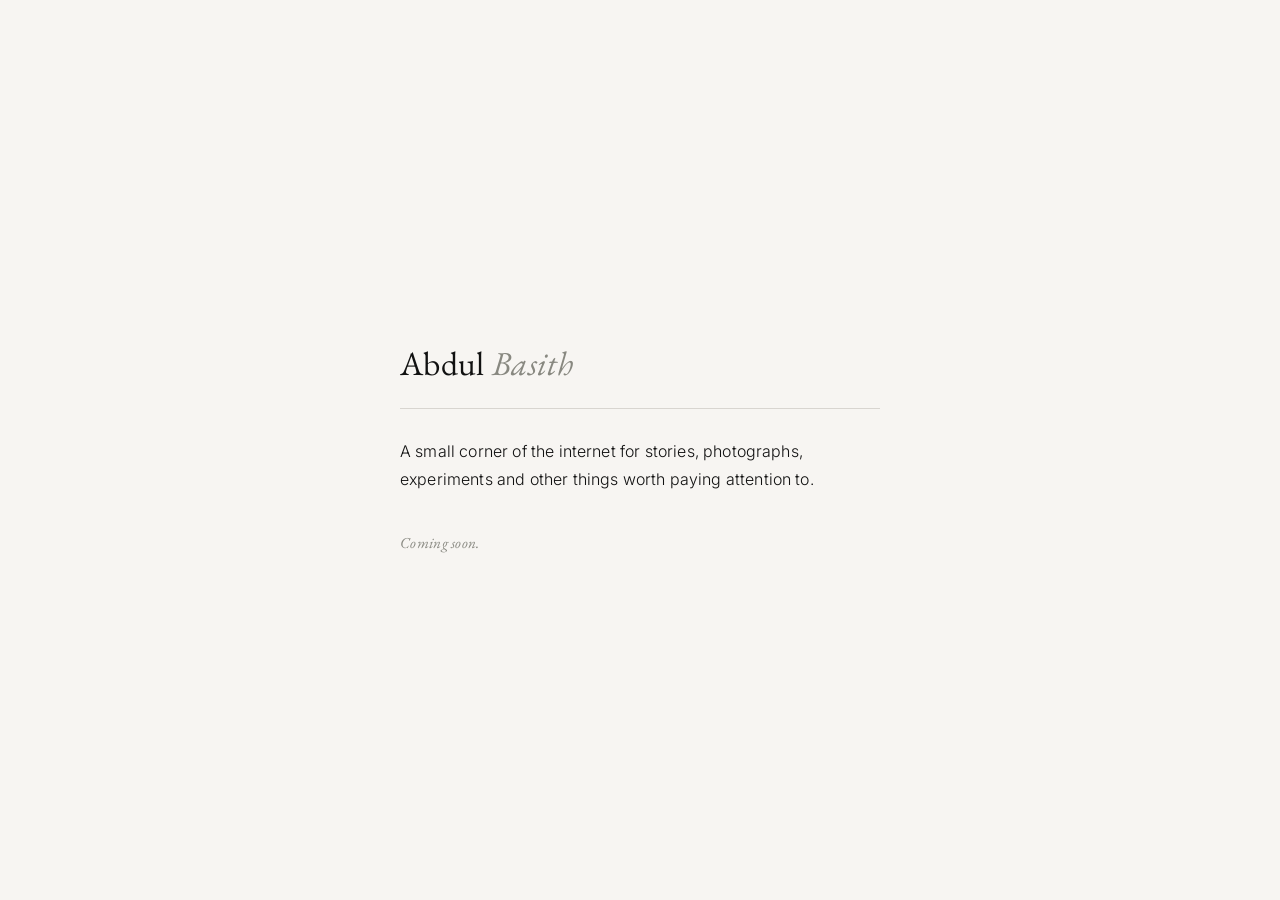
==== index.html @ 4ceeaed5 "Add files via upload" ====
<!DOCTYPE html>
<html lang="en">
<head>
  <meta charset="UTF-8" />
  <meta name="viewport" content="width=device-width, initial-scale=1.0" />
  <title>Abdul Basith</title>
  <link rel="preconnect" href="https://fonts.googleapis.com" />
  <link rel="preconnect" href="https://fonts.gstatic.com" crossorigin />
  <link href="https://fonts.googleapis.com/css2?family=EB+Garamond:ital,wght@0,400;0,500;1,400&family=Inter:wght@300;400&display=swap" rel="stylesheet" />

  <style>
    *, *::before, *::after {
      box-sizing: border-box;
      margin: 0;
      padding: 0;
    }

    :root {
      --bg: #F7F5F2;
      --ink: #111111;
      --ink-muted: #888880;
      --rule: #D8D5D0;
    }

    html, body {
      height: 100%;
    }

    body {
      background-color: var(--bg);
      color: var(--ink);
      font-family: 'Inter', sans-serif;
      font-weight: 300;
      display: flex;
      align-items: center;
      justify-content: center;
      min-height: 100dvh;
      padding: 2rem 1.5rem;
      -webkit-font-smoothing: antialiased;
    }

    @media (prefers-reduced-motion: no-preference) {
      .stage {
        opacity: 0;
        transform: translateY(12px);
        animation: arrive 1.4s cubic-bezier(0.22, 1, 0.36, 1) forwards;
      }

      .name {
        opacity: 0;
        animation: arrive 1s cubic-bezier(0.22, 1, 0.36, 1) 0.15s forwards;
      }

      .rule {
        opacity: 0;
        transform: scaleX(0);
        transform-origin: left;
        animation: rule-in 0.9s cubic-bezier(0.22, 1, 0.36, 1) 0.35s forwards;
      }

      .body-text {
        opacity: 0;
        animation: arrive 1s cubic-bezier(0.22, 1, 0.36, 1) 0.55s forwards;
      }

      .footer-line {
        opacity: 0;
        animation: arrive 1s cubic-bezier(0.22, 1, 0.36, 1) 0.75s forwards;
      }
    }

    @keyframes arrive {
      to {
        opacity: 1;
        transform: translateY(0);
      }
    }

    @keyframes rule-in {
      to {
        opacity: 1;
        transform: scaleX(1);
      }
    }

    .stage {
      width: 100%;
      max-width: 480px;
    }

    .name {
      font-family: 'EB Garamond', Georgia, serif;
      font-size: clamp(1.6rem, 5vw, 2.1rem);
      font-weight: 400;
      letter-spacing: 0.01em;
      line-height: 1;
    }

    .name em {
      font-style: italic;
      color: var(--ink-muted);
    }

    .rule {
      display: block;
      width: 100%;
      height: 1px;
      background: var(--rule);
      margin: 1.75rem 0;
    }

    .body-text {
      font-size: clamp(0.875rem, 2.8vw, 1rem);
      line-height: 1.75;
      color: var(--ink);
      letter-spacing: 0.01em;
    }

    .footer-line {
      margin-top: 2.5rem;
      font-family: 'EB Garamond', Georgia, serif;
      font-style: italic;
      font-size: clamp(0.85rem, 2.6vw, 0.95rem);
      color: var(--ink-muted);
      letter-spacing: 0.02em;
    }
  </style>
</head>
<body>
  <main class="stage" role="main">
    <h1 class="name">Abdul <em>Basith</em></h1>
    <span class="rule" role="separator" aria-hidden="true"></span>
    <p class="body-text">A small corner of the internet for stories, photographs, experiments and other things worth paying attention to.</p>
    <p class="footer-line">Coming soon.</p>
  </main>
</body>
</html>
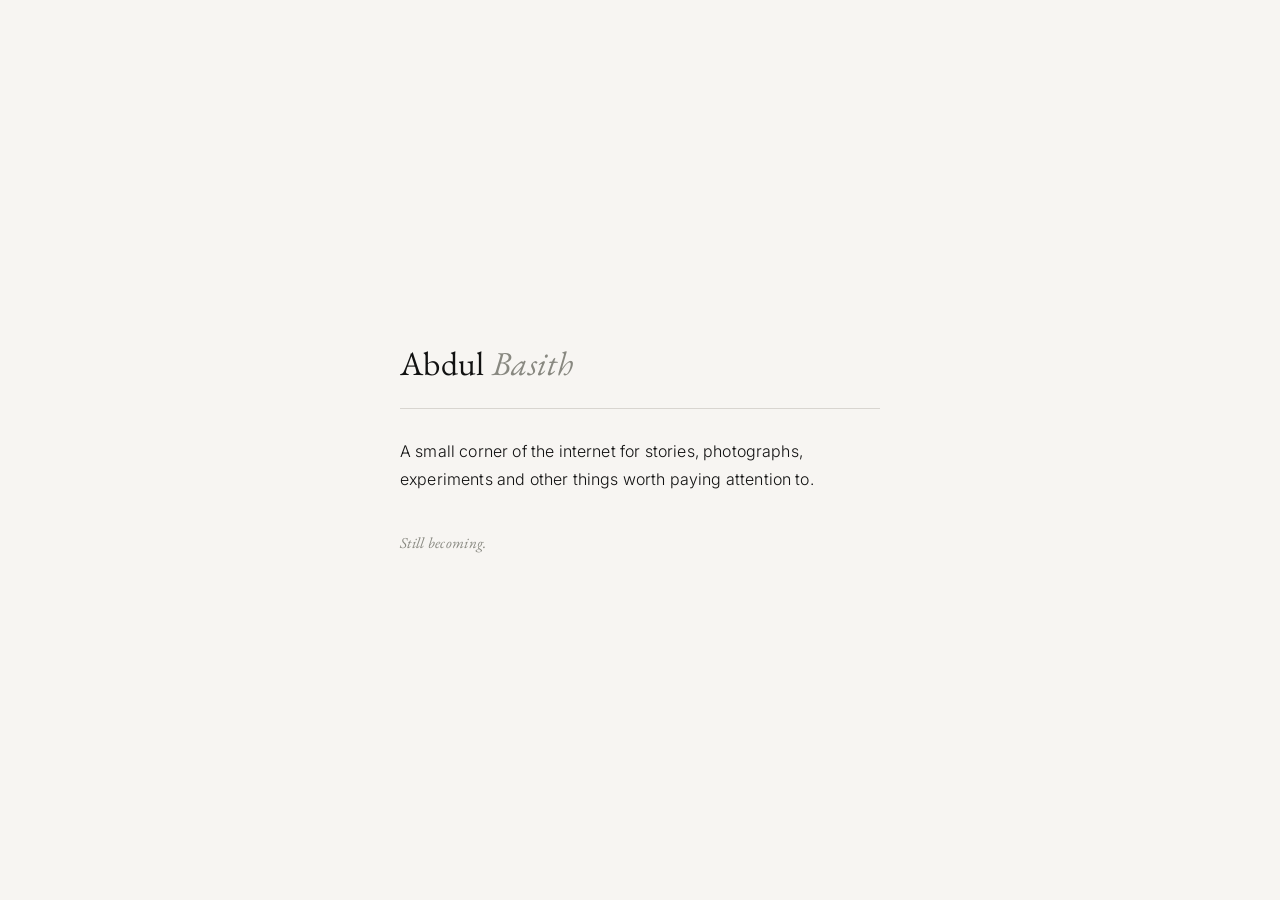
==== commit 99aff1e9: "Update index.html" ====
--- a/index.html
+++ b/index.html
@@ -131,7 +131,7 @@
     <h1 class="name">Abdul <em>Basith</em></h1>
     <span class="rule" role="separator" aria-hidden="true"></span>
     <p class="body-text">A small corner of the internet for stories, photographs, experiments and other things worth paying attention to.</p>
-    <p class="footer-line">Coming soon.</p>
+    <p class="footer-line">Still becoming.</p>
   </main>
 </body>
 </html>
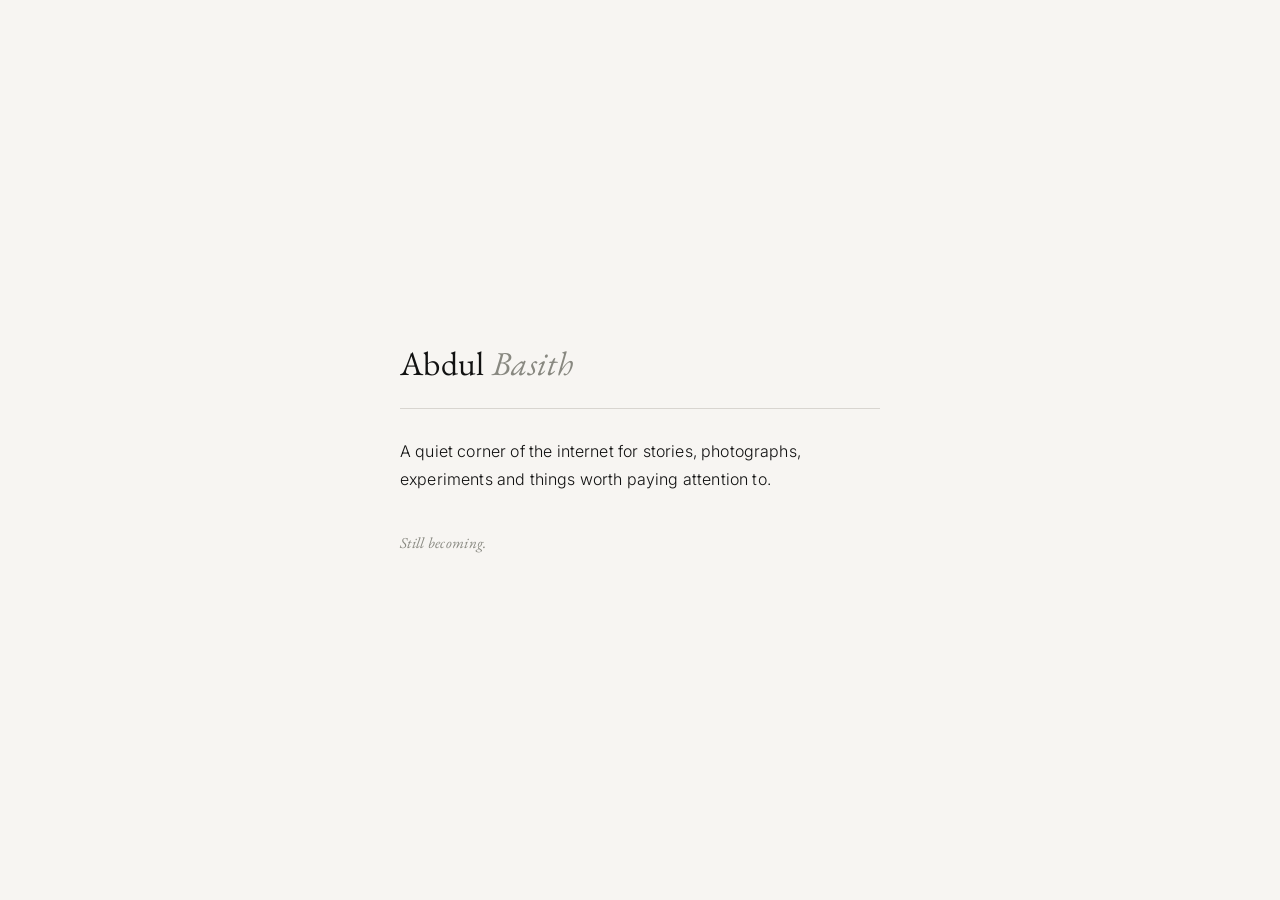
==== commit bfee45e3: "Update index.html" ====
--- a/index.html
+++ b/index.html
@@ -130,7 +130,7 @@
   <main class="stage" role="main">
     <h1 class="name">Abdul <em>Basith</em></h1>
     <span class="rule" role="separator" aria-hidden="true"></span>
-    <p class="body-text">A small corner of the internet for stories, photographs, experiments and other things worth paying attention to.</p>
+    <p class="body-text">A quiet corner of the internet for stories, photographs, experiments and things worth paying attention to.</p>
     <p class="footer-line">Still becoming.</p>
   </main>
 </body>
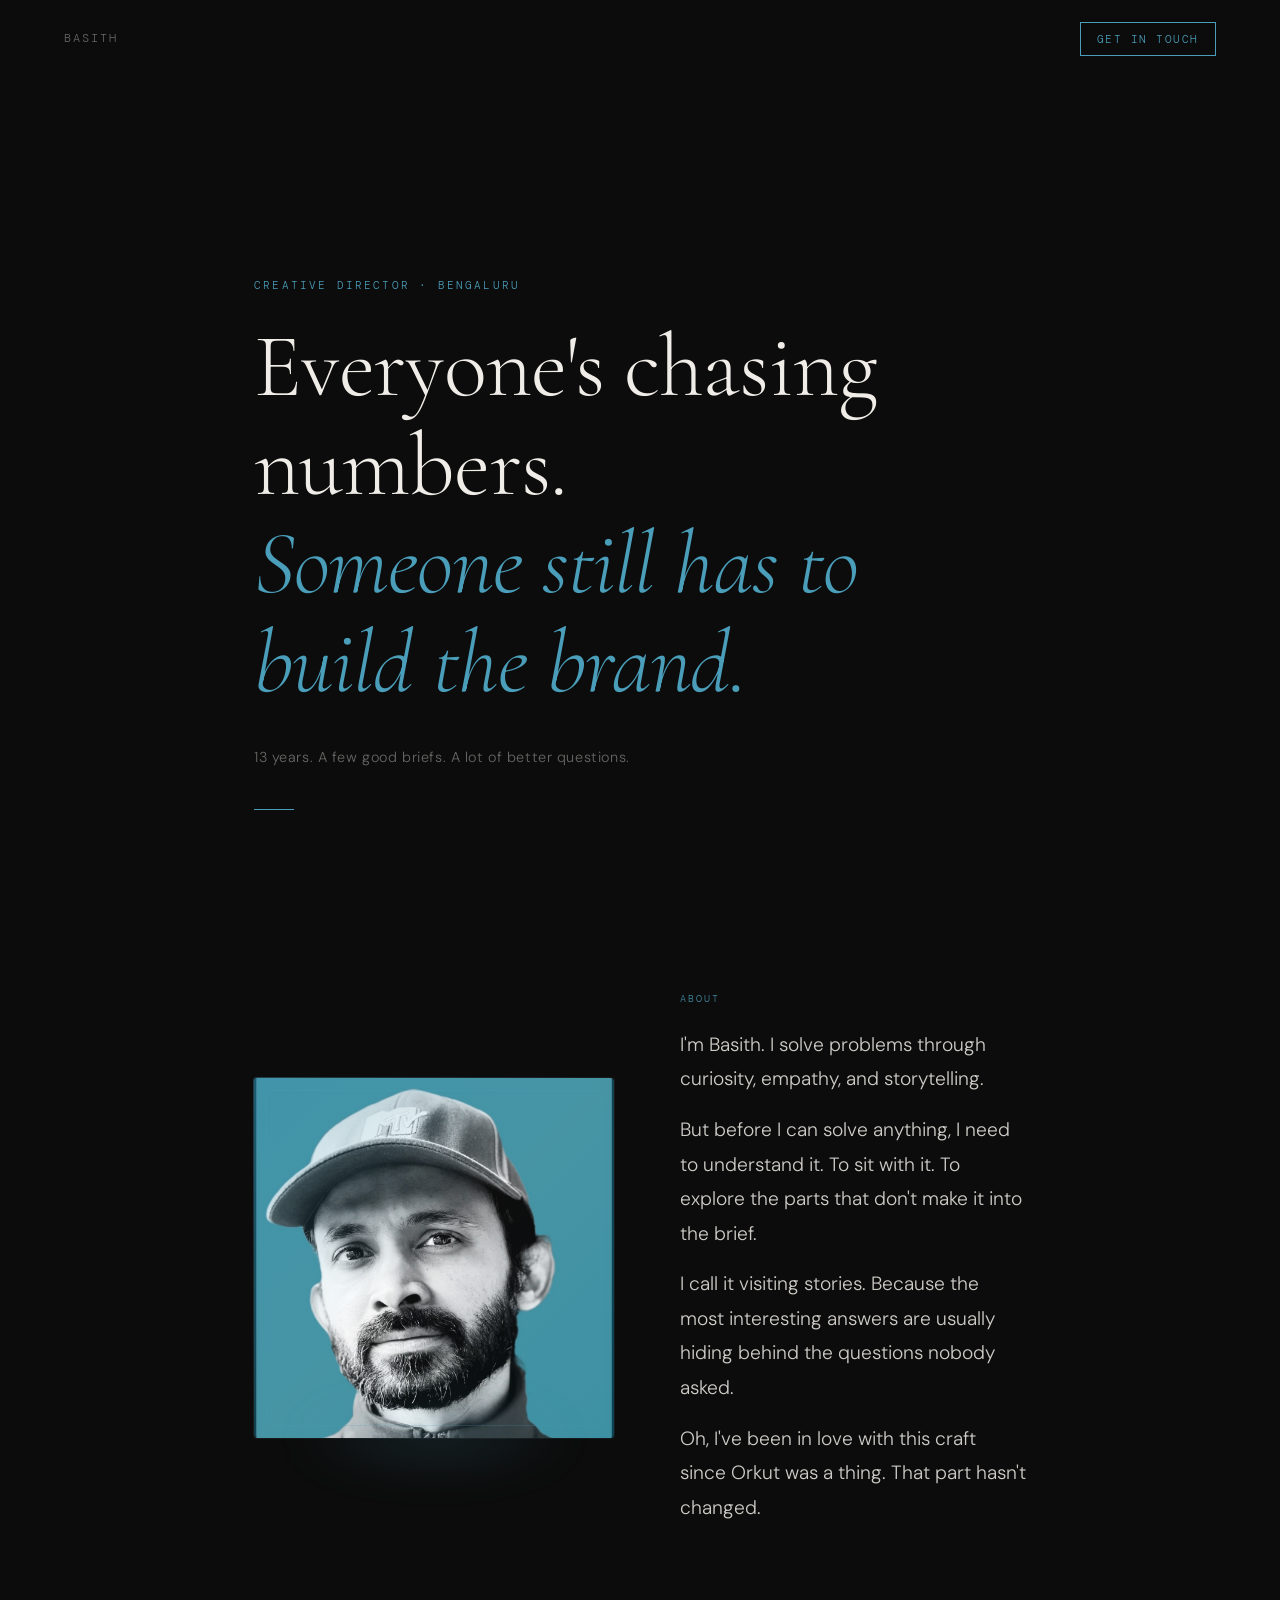
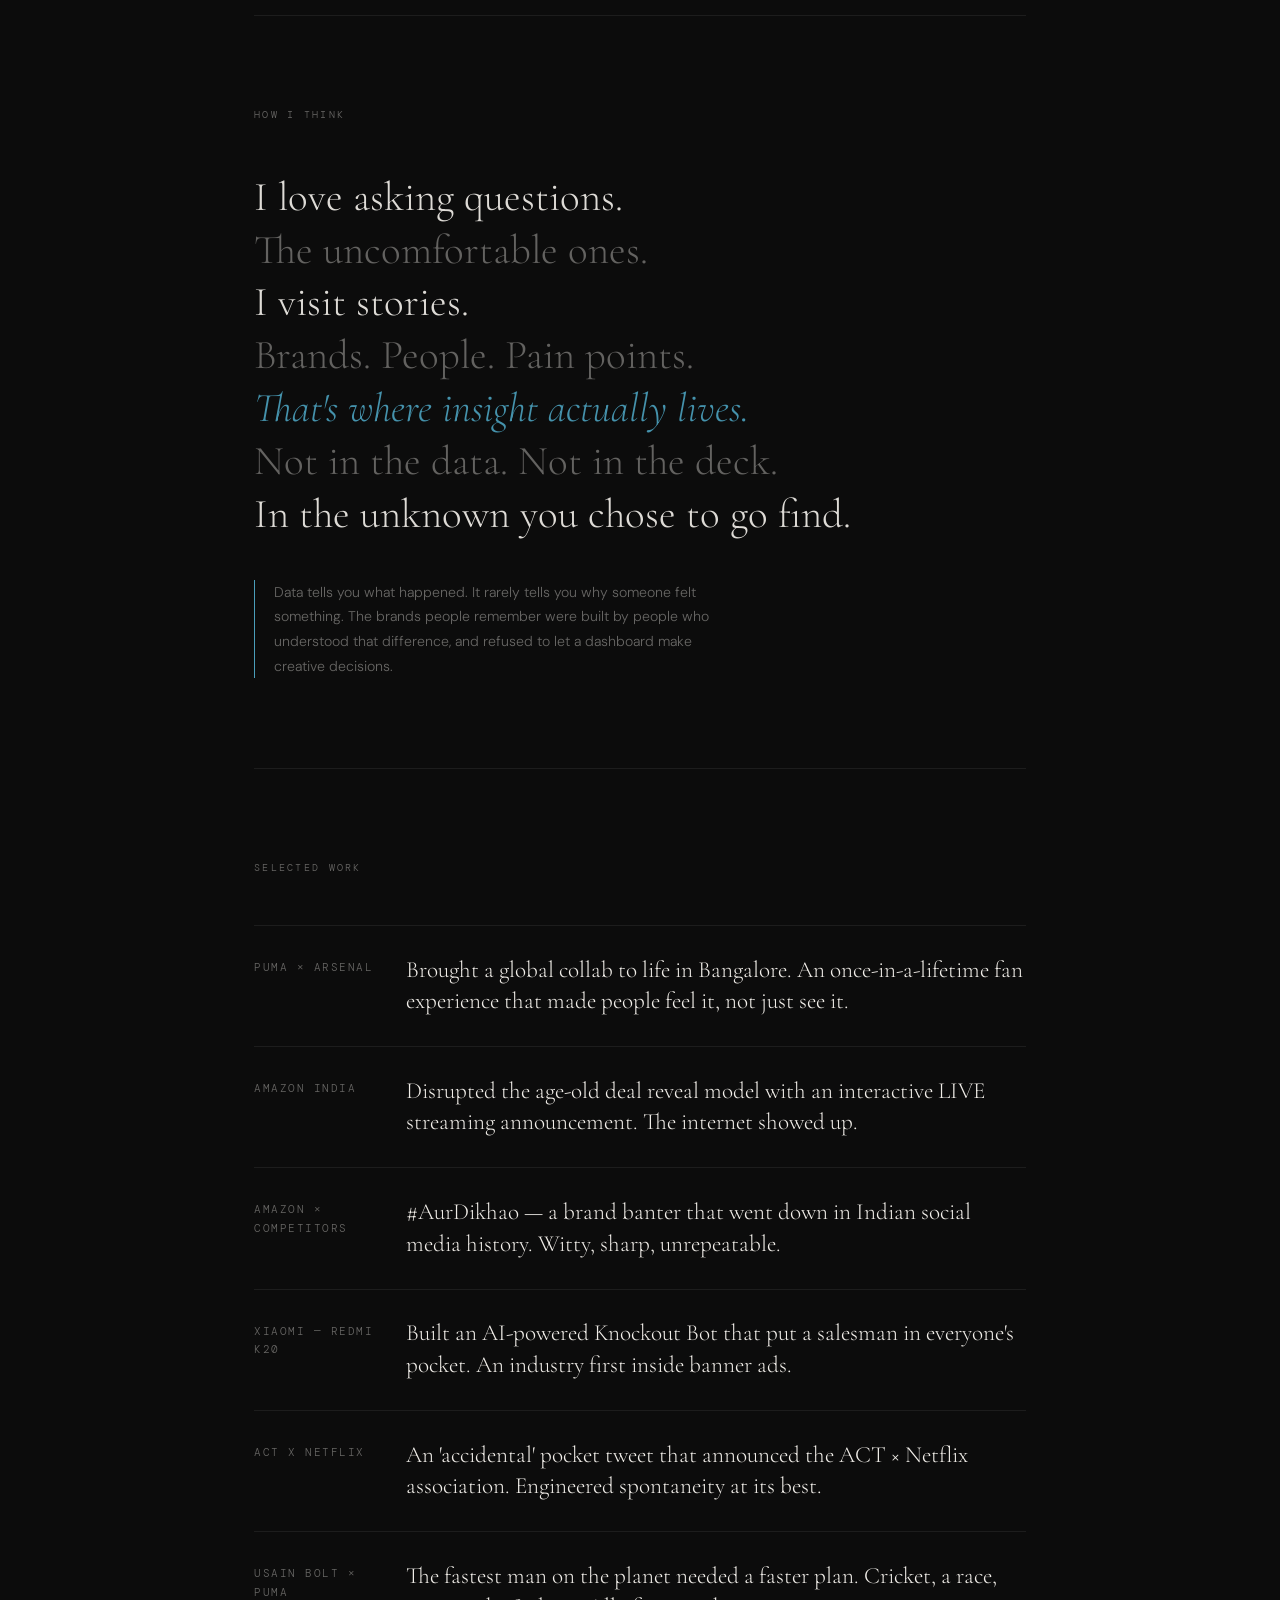
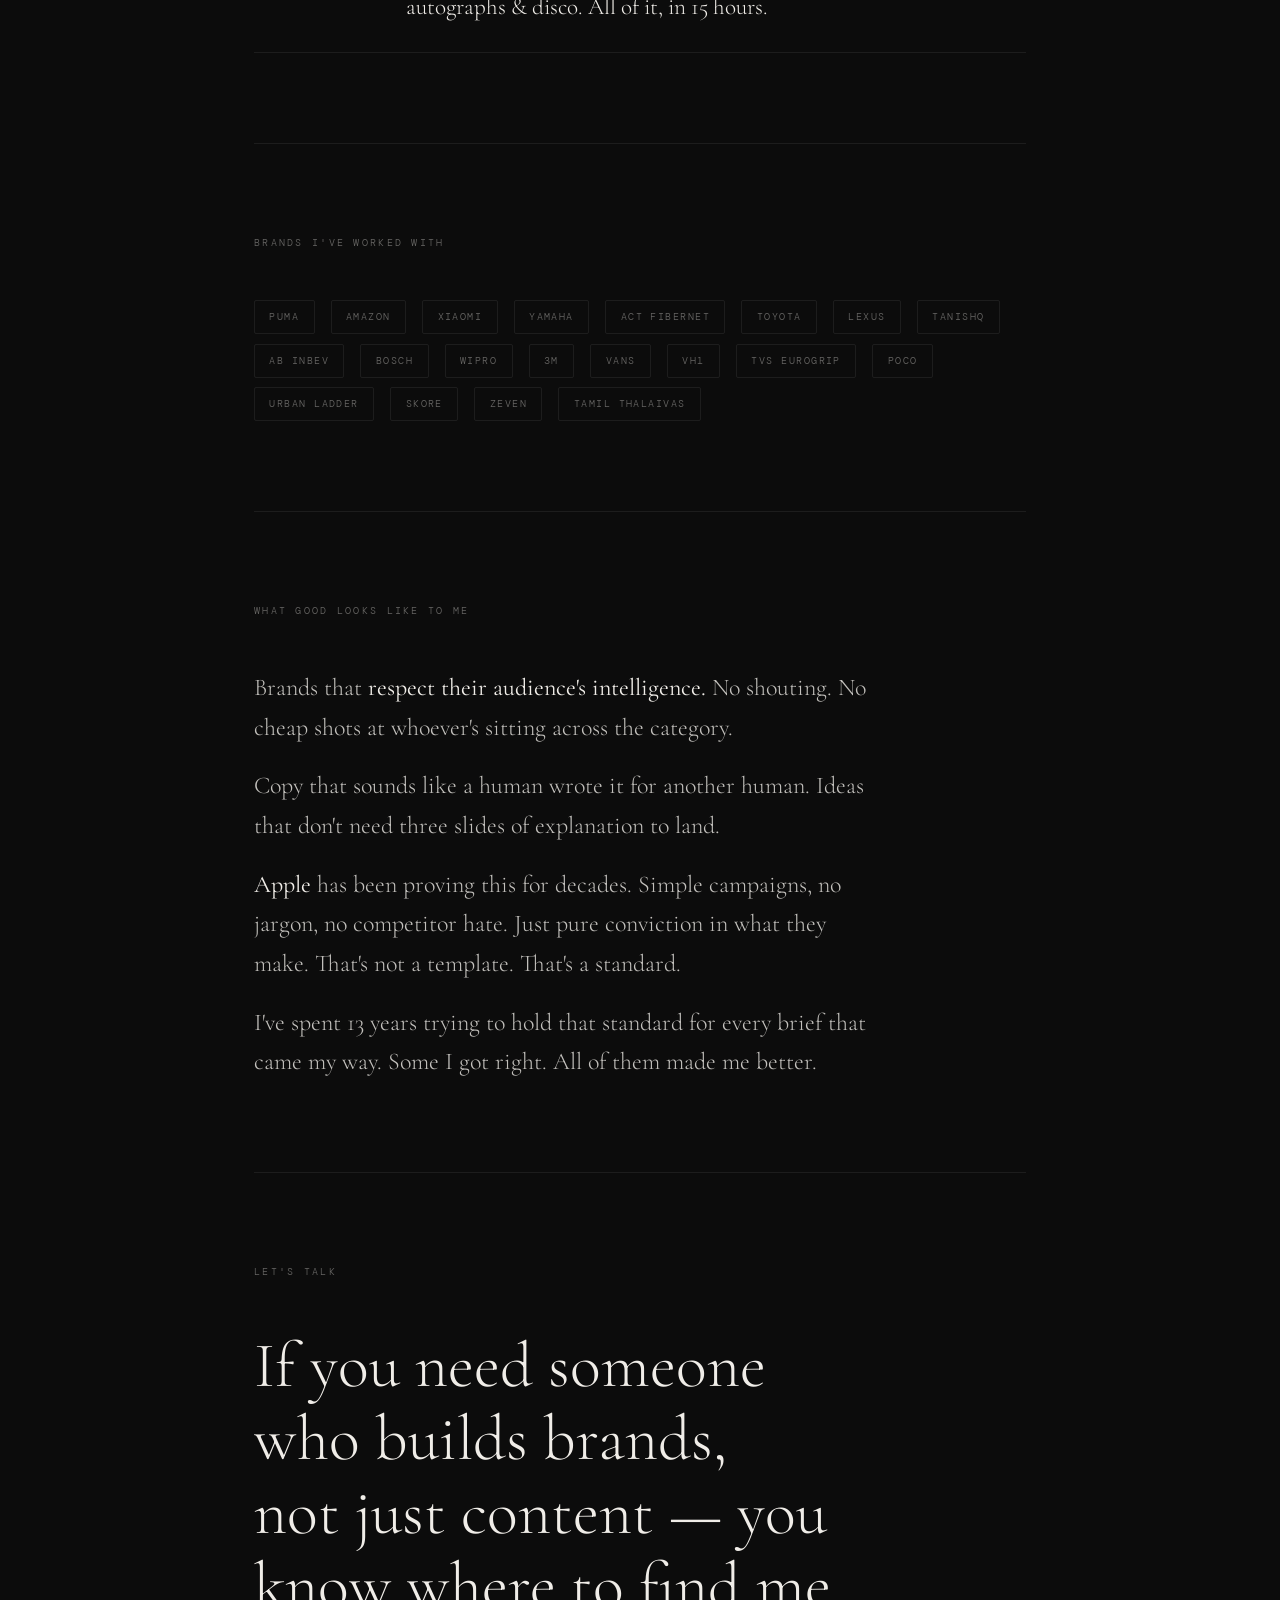
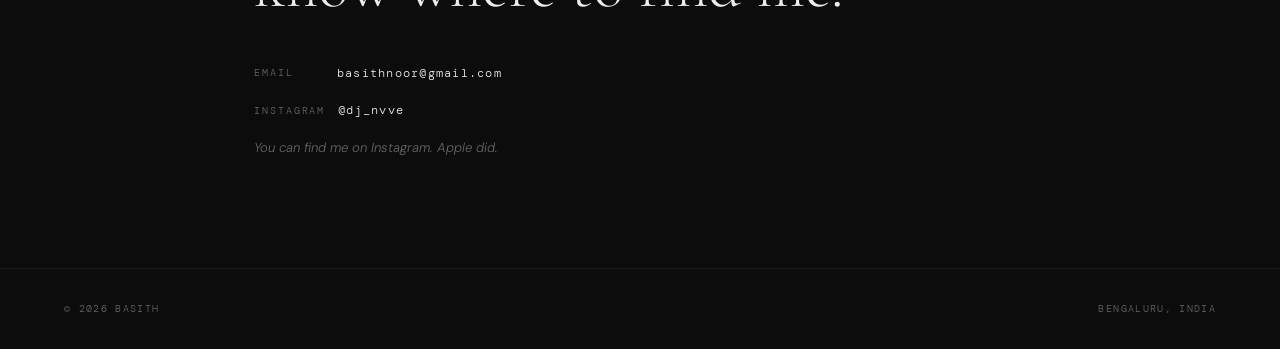
==== commit 7a6225f2: "Add files via upload" ====
--- a/index.html
+++ b/index.html
@@ -3,135 +3,644 @@
 <head>
   <meta charset="UTF-8" />
   <meta name="viewport" content="width=device-width, initial-scale=1.0" />
-  <title>Abdul Basith</title>
+  <title>Basith — Creative Director</title>
   <link rel="preconnect" href="https://fonts.googleapis.com" />
   <link rel="preconnect" href="https://fonts.gstatic.com" crossorigin />
-  <link href="https://fonts.googleapis.com/css2?family=EB+Garamond:ital,wght@0,400;0,500;1,400&family=Inter:wght@300;400&display=swap" rel="stylesheet" />
-
+  <link href="https://fonts.googleapis.com/css2?family=Cormorant+Garamond:ital,wght@0,300;0,400;1,300&family=DM+Sans:wght@300;400;500&family=DM+Mono:wght@300&display=swap" rel="stylesheet" />
   <style>
-    *, *::before, *::after {
-      box-sizing: border-box;
-      margin: 0;
-      padding: 0;
-    }
-
+    /* ─── TOKENS ──────────────────────────────────────────────── */
     :root {
-      --bg: #F7F5F2;
-      --ink: #111111;
-      --ink-muted: #888880;
-      --rule: #D8D5D0;
-    }
-
-    html, body {
-      height: 100%;
-    }
-
+      --bg:        #0c0c0c;
+      --surface:   #141414;
+      --rule:      rgba(255,255,255,0.07);
+      --white:     #f0ede8;
+      --muted:     rgba(240,237,232,0.4);
+      --accent:    #4a9eba;   /* pulled from the teal in your photo */
+      --accent-dim:rgba(74,158,186,0.15);
+
+      --display:   'Cormorant Garamond', Georgia, serif;
+      --body:      'DM Sans', system-ui, sans-serif;
+      --mono:      'DM Mono', monospace;
+
+      --max:       900px;
+      --gutter:    clamp(1.5rem, 5vw, 4rem);
+    }
+
+    /* ─── RESET ───────────────────────────────────────────────── */
+    *, *::before, *::after { box-sizing: border-box; margin: 0; padding: 0; }
+    html { scroll-behavior: smooth; }
     body {
-      background-color: var(--bg);
-      color: var(--ink);
-      font-family: 'Inter', sans-serif;
+      background: var(--bg);
+      color: var(--white);
+      font-family: var(--body);
       font-weight: 300;
+      font-size: clamp(15px, 1.1vw, 17px);
+      line-height: 1.7;
+      -webkit-font-smoothing: antialiased;
+    }
+    a { color: inherit; text-decoration: none; }
+    img { display: block; max-width: 100%; }
+
+    /* ─── LAYOUT SHELL ────────────────────────────────────────── */
+    .wrap {
+      max-width: var(--max);
+      margin: 0 auto;
+      padding: 0 var(--gutter);
+    }
+
+    /* ─── NAV ─────────────────────────────────────────────────── */
+    nav {
+      position: fixed;
+      top: 0; left: 0; right: 0;
+      z-index: 100;
+      padding: 1.4rem var(--gutter);
       display: flex;
+      justify-content: space-between;
       align-items: center;
-      justify-content: center;
-      min-height: 100dvh;
-      padding: 2rem 1.5rem;
-      -webkit-font-smoothing: antialiased;
-    }
-
-    @media (prefers-reduced-motion: no-preference) {
-      .stage {
-        opacity: 0;
-        transform: translateY(12px);
-        animation: arrive 1.4s cubic-bezier(0.22, 1, 0.36, 1) forwards;
+      background: linear-gradient(to bottom, rgba(12,12,12,0.95), transparent);
+    }
+    .nav-name {
+      font-family: var(--mono);
+      font-size: 0.72rem;
+      letter-spacing: 0.18em;
+      text-transform: uppercase;
+      color: var(--muted);
+    }
+    .nav-cta {
+      font-family: var(--mono);
+      font-size: 0.68rem;
+      letter-spacing: 0.14em;
+      text-transform: uppercase;
+      color: var(--accent);
+      border: 1px solid var(--accent);
+      padding: 0.4rem 1rem;
+      transition: background 0.25s, color 0.25s;
+    }
+    .nav-cta:hover {
+      background: var(--accent);
+      color: var(--bg);
+    }
+
+    /* ─── HERO ────────────────────────────────────────────────── */
+    #hero {
+      min-height: 100svh;
+      display: flex;
+      flex-direction: column;
+      justify-content: flex-end;
+      padding-bottom: clamp(4rem, 10vh, 8rem);
+      padding-top: 6rem;
+      position: relative;
+      overflow: hidden;
+    }
+    .hero-eyebrow {
+      font-family: var(--mono);
+      font-size: 0.68rem;
+      letter-spacing: 0.2em;
+      text-transform: uppercase;
+      color: var(--accent);
+      margin-bottom: 1.5rem;
+      opacity: 0;
+      animation: fadeUp 0.8s 0.2s forwards;
+    }
+    .hero-headline {
+      font-family: var(--display);
+      font-size: clamp(2.8rem, 7vw, 6rem);
+      font-weight: 300;
+      line-height: 1.1;
+      letter-spacing: -0.01em;
+      max-width: 780px;
+      opacity: 0;
+      animation: fadeUp 0.9s 0.4s forwards;
+    }
+    .hero-headline em {
+      font-style: italic;
+      color: var(--accent);
+    }
+    .hero-sub {
+      margin-top: 2rem;
+      font-size: 0.9rem;
+      color: var(--muted);
+      letter-spacing: 0.04em;
+      opacity: 0;
+      animation: fadeUp 0.8s 0.7s forwards;
+    }
+    .hero-rule {
+      width: 40px;
+      height: 1px;
+      background: var(--accent);
+      margin-top: 2.5rem;
+      opacity: 0;
+      animation: fadeUp 0.8s 0.9s forwards;
+    }
+
+    /* ─── PHOTO + GLASS ───────────────────────────────────────── */
+    #photo-section {
+      padding: clamp(4rem, 10vh, 7rem) 0;
+    }
+    .photo-grid {
+      display: grid;
+      grid-template-columns: 1fr 1fr;
+      gap: 3rem;
+      align-items: center;
+    }
+    .glass-frame {
+      position: relative;
+      width: 100%;
+      max-width: 360px;
+    }
+    .glass-frame::before {
+      content: '';
+      position: absolute;
+      inset: -1px;
+      border-radius: 4px;
+      background: linear-gradient(135deg,
+        rgba(74,158,186,0.35) 0%,
+        rgba(255,255,255,0.05) 50%,
+        rgba(74,158,186,0.1) 100%);
+      z-index: 1;
+      pointer-events: none;
+    }
+    .glass-frame::after {
+      content: '';
+      position: absolute;
+      inset: 12px;
+      border-radius: 4px;
+      border: 1px solid rgba(74,158,186,0.2);
+      z-index: 2;
+      pointer-events: none;
+    }
+    .glass-frame img {
+      width: 100%;
+      border-radius: 4px;
+      filter: grayscale(20%) contrast(1.05);
+      display: block;
+    }
+    .glass-glow {
+      position: absolute;
+      bottom: -40px;
+      left: 10%;
+      width: 80%;
+      height: 80px;
+      background: radial-gradient(ellipse, rgba(74,158,186,0.18), transparent 70%);
+      filter: blur(20px);
+      z-index: 0;
+    }
+    .photo-text {
+      padding-left: 1rem;
+    }
+    .photo-text .label {
+      font-family: var(--mono);
+      font-size: 0.65rem;
+      letter-spacing: 0.2em;
+      text-transform: uppercase;
+      color: var(--accent);
+      margin-bottom: 1.2rem;
+    }
+    .photo-text p {
+      font-size: clamp(1.05rem, 1.5vw, 1.2rem);
+      line-height: 1.8;
+      color: var(--white);
+      opacity: 0.85;
+    }
+    .photo-text p + p {
+      margin-top: 1rem;
+    }
+
+    /* ─── SECTION SHARED ──────────────────────────────────────── */
+    section {
+      padding: clamp(4rem, 10vh, 7rem) 0;
+      border-top: 1px solid var(--rule);
+    }
+    .section-label {
+      font-family: var(--mono);
+      font-size: 0.65rem;
+      letter-spacing: 0.22em;
+      text-transform: uppercase;
+      color: var(--muted);
+      margin-bottom: 3rem;
+    }
+
+    /* ─── PHILOSOPHY ──────────────────────────────────────────── */
+    #philosophy .lines {
+      display: flex;
+      flex-direction: column;
+      gap: 0.1rem;
+    }
+    .phil-line {
+      font-family: var(--display);
+      font-size: clamp(1.6rem, 3.2vw, 2.6rem);
+      font-weight: 300;
+      line-height: 1.25;
+      color: var(--white);
+      opacity: 0.92;
+    }
+    .phil-line.dim {
+      opacity: 0.38;
+    }
+    .phil-line.accent {
+      color: var(--accent);
+      font-style: italic;
+    }
+    .phil-note {
+      margin-top: 2.5rem;
+      font-size: 0.88rem;
+      color: var(--muted);
+      max-width: 480px;
+      line-height: 1.75;
+      border-left: 1px solid var(--accent);
+      padding-left: 1.2rem;
+    }
+
+    /* ─── WORK ────────────────────────────────────────────────── */
+    #work .work-list {
+      display: flex;
+      flex-direction: column;
+      gap: 0;
+    }
+    .work-item {
+      display: grid;
+      grid-template-columns: 120px 1fr;
+      gap: 2rem;
+      padding: 1.8rem 0;
+      border-bottom: 1px solid var(--rule);
+      transition: background 0.2s;
+      cursor: default;
+    }
+    .work-item:first-child {
+      border-top: 1px solid var(--rule);
+    }
+    .work-item:hover .work-title {
+      color: var(--accent);
+    }
+    .work-brand {
+      font-family: var(--mono);
+      font-size: 0.68rem;
+      letter-spacing: 0.14em;
+      text-transform: uppercase;
+      color: var(--muted);
+      padding-top: 0.2rem;
+    }
+    .work-title {
+      font-family: var(--display);
+      font-size: clamp(1.1rem, 2vw, 1.45rem);
+      font-weight: 300;
+      line-height: 1.35;
+      transition: color 0.2s;
+    }
+    .work-desc {
+      font-size: 0.82rem;
+      color: var(--muted);
+      margin-top: 0.4rem;
+      line-height: 1.6;
+    }
+
+    /* ─── BRANDS ──────────────────────────────────────────────── */
+    #brands .brand-grid {
+      display: flex;
+      flex-wrap: wrap;
+      gap: 0.6rem 1rem;
+    }
+    .brand-pill {
+      font-family: var(--mono);
+      font-size: 0.65rem;
+      letter-spacing: 0.14em;
+      text-transform: uppercase;
+      color: var(--muted);
+      border: 1px solid var(--rule);
+      padding: 0.45rem 0.9rem;
+      border-radius: 2px;
+      transition: color 0.2s, border-color 0.2s;
+    }
+    .brand-pill:hover {
+      color: var(--white);
+      border-color: rgba(255,255,255,0.2);
+    }
+
+    /* ─── GOOD LOOKS LIKE ─────────────────────────────────────── */
+    #good .good-body {
+      max-width: 620px;
+    }
+    .good-body p {
+      font-family: var(--display);
+      font-size: clamp(1.15rem, 2vw, 1.5rem);
+      font-weight: 300;
+      line-height: 1.65;
+      color: rgba(240,237,232,0.8);
+    }
+    .good-body p + p {
+      margin-top: 1.2rem;
+    }
+    .good-body strong {
+      color: var(--white);
+      font-weight: 400;
+    }
+
+    /* ─── CONTACT ─────────────────────────────────────────────── */
+    #contact {
+      padding-bottom: clamp(5rem, 12vh, 9rem);
+    }
+    .contact-headline {
+      font-family: var(--display);
+      font-size: clamp(2rem, 5vw, 4rem);
+      font-weight: 300;
+      line-height: 1.15;
+      margin-bottom: 2.5rem;
+      max-width: 600px;
+    }
+    .contact-links {
+      display: flex;
+      flex-direction: column;
+      gap: 1rem;
+    }
+    .contact-link {
+      display: inline-flex;
+      align-items: center;
+      gap: 0.8rem;
+      font-family: var(--mono);
+      font-size: 0.78rem;
+      letter-spacing: 0.1em;
+      color: var(--white);
+      transition: color 0.2s;
+    }
+    .contact-link:hover { color: var(--accent); }
+    .contact-link .link-label {
+      font-size: 0.6rem;
+      letter-spacing: 0.2em;
+      text-transform: uppercase;
+      color: var(--muted);
+      min-width: 70px;
+    }
+    .instagram-note {
+      margin-top: 1rem;
+      font-size: 0.82rem;
+      color: var(--muted);
+      font-style: italic;
+      max-width: 420px;
+      line-height: 1.7;
+    }
+
+    /* ─── FOOTER ──────────────────────────────────────────────── */
+    footer {
+      border-top: 1px solid var(--rule);
+      padding: 2rem var(--gutter);
+      display: flex;
+      justify-content: space-between;
+      align-items: center;
+    }
+    footer span {
+      font-family: var(--mono);
+      font-size: 0.6rem;
+      letter-spacing: 0.14em;
+      text-transform: uppercase;
+      color: var(--muted);
+    }
+
+    /* ─── ANIMATIONS ──────────────────────────────────────────── */
+    @keyframes fadeUp {
+      from { opacity: 0; transform: translateY(18px); }
+      to   { opacity: 1; transform: translateY(0); }
+    }
+
+    /* ─── SCROLL REVEAL ───────────────────────────────────────── */
+    .reveal {
+      opacity: 0;
+      transform: translateY(22px);
+      transition: opacity 0.75s ease, transform 0.75s ease;
+    }
+    .reveal.visible {
+      opacity: 1;
+      transform: translateY(0);
+    }
+
+    /* ─── RESPONSIVE ──────────────────────────────────────────── */
+    @media (max-width: 680px) {
+      .photo-grid {
+        grid-template-columns: 1fr;
       }
-
-      .name {
-        opacity: 0;
-        animation: arrive 1s cubic-bezier(0.22, 1, 0.36, 1) 0.15s forwards;
+      .glass-frame {
+        max-width: 260px;
       }
-
-      .rule {
-        opacity: 0;
-        transform: scaleX(0);
-        transform-origin: left;
-        animation: rule-in 0.9s cubic-bezier(0.22, 1, 0.36, 1) 0.35s forwards;
+      .photo-text {
+        padding-left: 0;
       }
-
-      .body-text {
-        opacity: 0;
-        animation: arrive 1s cubic-bezier(0.22, 1, 0.36, 1) 0.55s forwards;
+      .work-item {
+        grid-template-columns: 1fr;
+        gap: 0.4rem;
       }
-
-      .footer-line {
-        opacity: 0;
-        animation: arrive 1s cubic-bezier(0.22, 1, 0.36, 1) 0.75s forwards;
+      footer {
+        flex-direction: column;
+        gap: 0.5rem;
+        text-align: center;
       }
     }
 
-    @keyframes arrive {
-      to {
-        opacity: 1;
-        transform: translateY(0);
+    @media (prefers-reduced-motion: reduce) {
+      *, *::before, *::after {
+        animation-duration: 0.01ms !important;
+        transition-duration: 0.01ms !important;
       }
-    }
-
-    @keyframes rule-in {
-      to {
-        opacity: 1;
-        transform: scaleX(1);
-      }
-    }
-
-    .stage {
-      width: 100%;
-      max-width: 480px;
-    }
-
-    .name {
-      font-family: 'EB Garamond', Georgia, serif;
-      font-size: clamp(1.6rem, 5vw, 2.1rem);
-      font-weight: 400;
-      letter-spacing: 0.01em;
-      line-height: 1;
-    }
-
-    .name em {
-      font-style: italic;
-      color: var(--ink-muted);
-    }
-
-    .rule {
-      display: block;
-      width: 100%;
-      height: 1px;
-      background: var(--rule);
-      margin: 1.75rem 0;
-    }
-
-    .body-text {
-      font-size: clamp(0.875rem, 2.8vw, 1rem);
-      line-height: 1.75;
-      color: var(--ink);
-      letter-spacing: 0.01em;
-    }
-
-    .footer-line {
-      margin-top: 2.5rem;
-      font-family: 'EB Garamond', Georgia, serif;
-      font-style: italic;
-      font-size: clamp(0.85rem, 2.6vw, 0.95rem);
-      color: var(--ink-muted);
-      letter-spacing: 0.02em;
     }
   </style>
 </head>
 <body>
-  <main class="stage" role="main">
-    <h1 class="name">Abdul <em>Basith</em></h1>
-    <span class="rule" role="separator" aria-hidden="true"></span>
-    <p class="body-text">A quiet corner of the internet for stories, photographs, experiments and things worth paying attention to.</p>
-    <p class="footer-line">Still becoming.</p>
-  </main>
+
+  <!-- NAV -->
+  <nav>
+    <span class="nav-name">Basith</span>
+    <a class="nav-cta" href="mailto:basithnoor@gmail.com">Get in touch</a>
+  </nav>
+
+  <!-- HERO -->
+  <div class="wrap">
+    <section id="hero">
+      <p class="hero-eyebrow">Creative Director · Bengaluru</p>
+      <h1 class="hero-headline">
+        Everyone's chasing numbers.<br>
+        <em>Someone still has to build the brand.</em>
+      </h1>
+      <p class="hero-sub">13 years. A few good briefs. A lot of better questions.</p>
+      <div class="hero-rule"></div>
+    </section>
+  </div>
+
+  <!-- PHOTO + INTRO -->
+  <div class="wrap">
+    <div id="photo-section">
+      <div class="photo-grid reveal">
+        <div class="glass-frame">
+          <img src="[data-uri]" alt="Basith" />
+          <div class="glass-glow"></div>
+        </div>
+        <div class="photo-text">
+          <p class="label">About</p>
+          <p>I'm Basith. I solve problems through curiosity, empathy, and storytelling.</p>
+          <p>But before I can solve anything, I need to understand it. To sit with it. To explore the parts that don't make it into the brief.</p> 
+	  <p>I call it visiting stories. 
+Because the most interesting answers are usually hiding behind the questions nobody asked.</p>
+          <p>Oh, I've been in love with this craft since Orkut was a thing. That part hasn't changed.</p>
+        </div>
+      </div>
+    </div>
+  </div>
+
+  <!-- PHILOSOPHY -->
+  <div class="wrap">
+    <section id="philosophy">
+      <p class="section-label">How I think</p>
+      <div class="lines reveal">
+        <p class="phil-line">I love asking questions.</p>
+        <p class="phil-line dim">The uncomfortable ones.</p>
+        <p class="phil-line">I visit stories.</p>
+        <p class="phil-line dim">B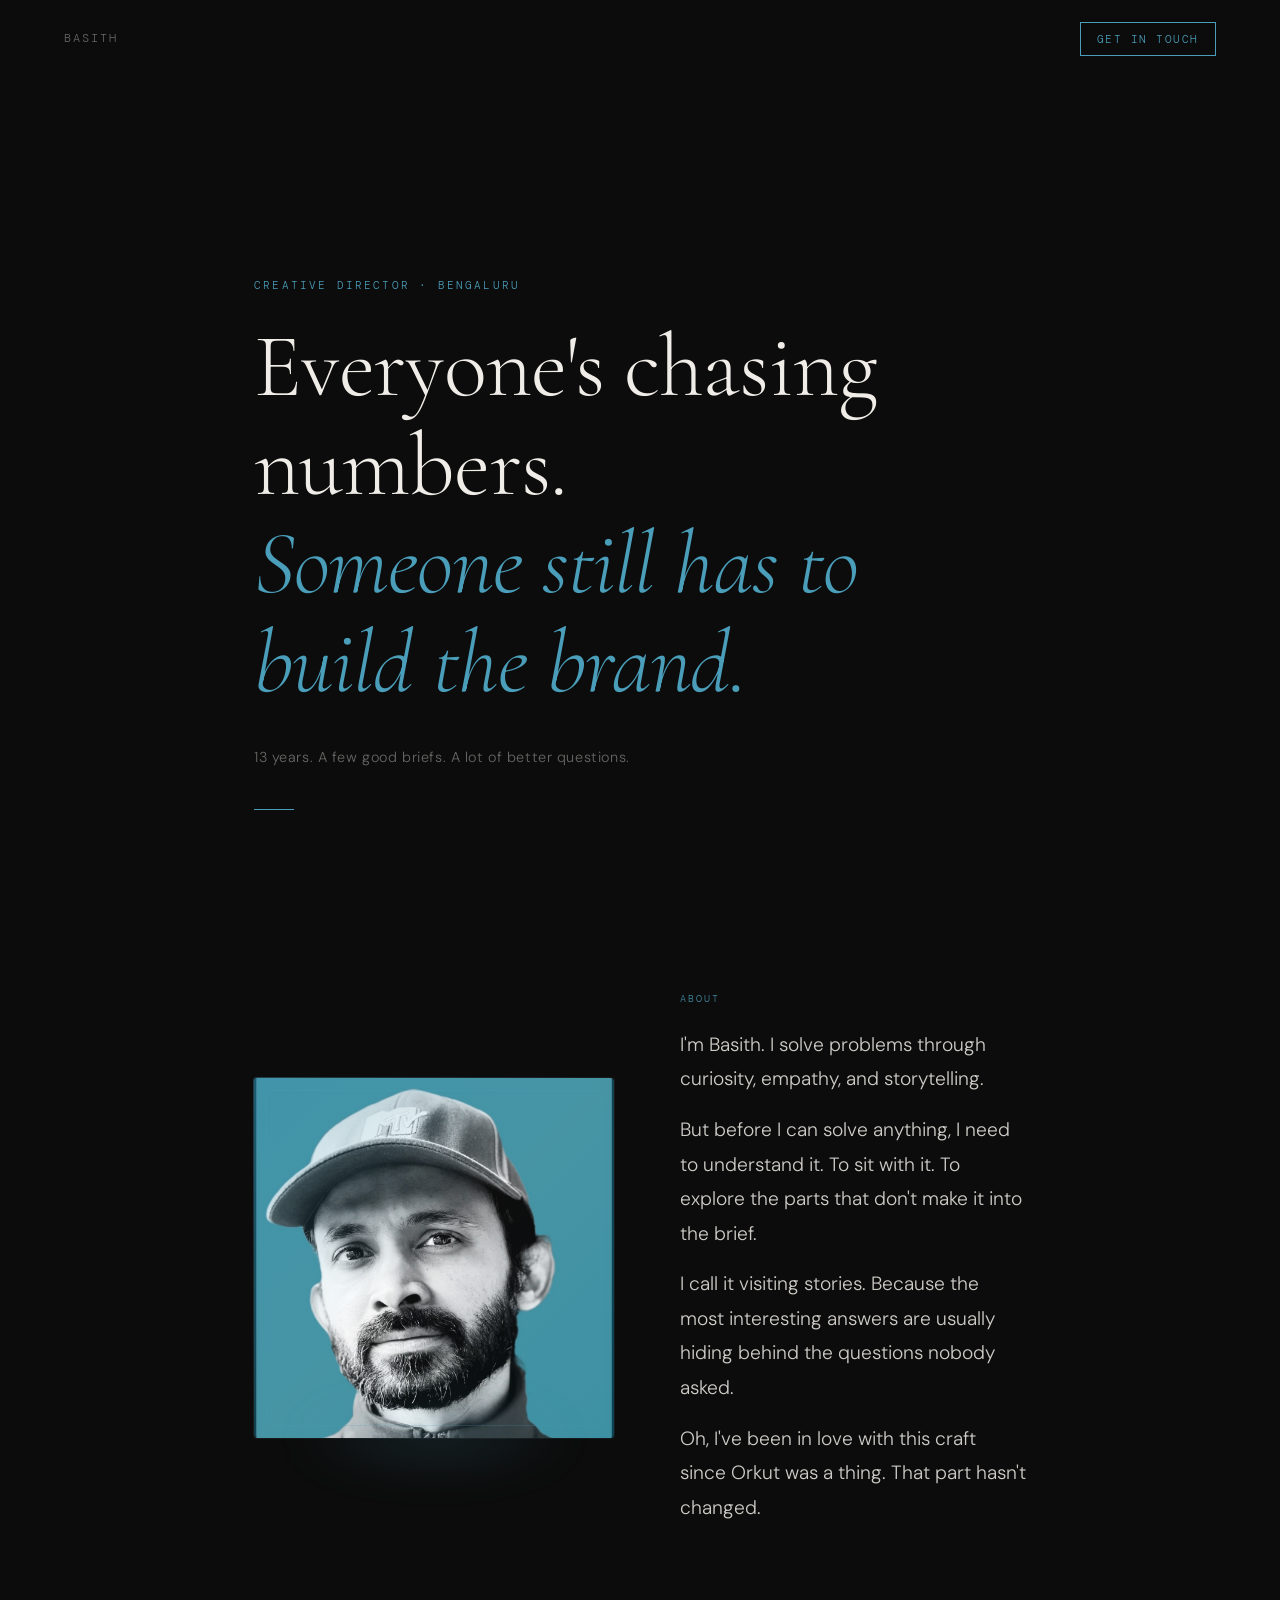
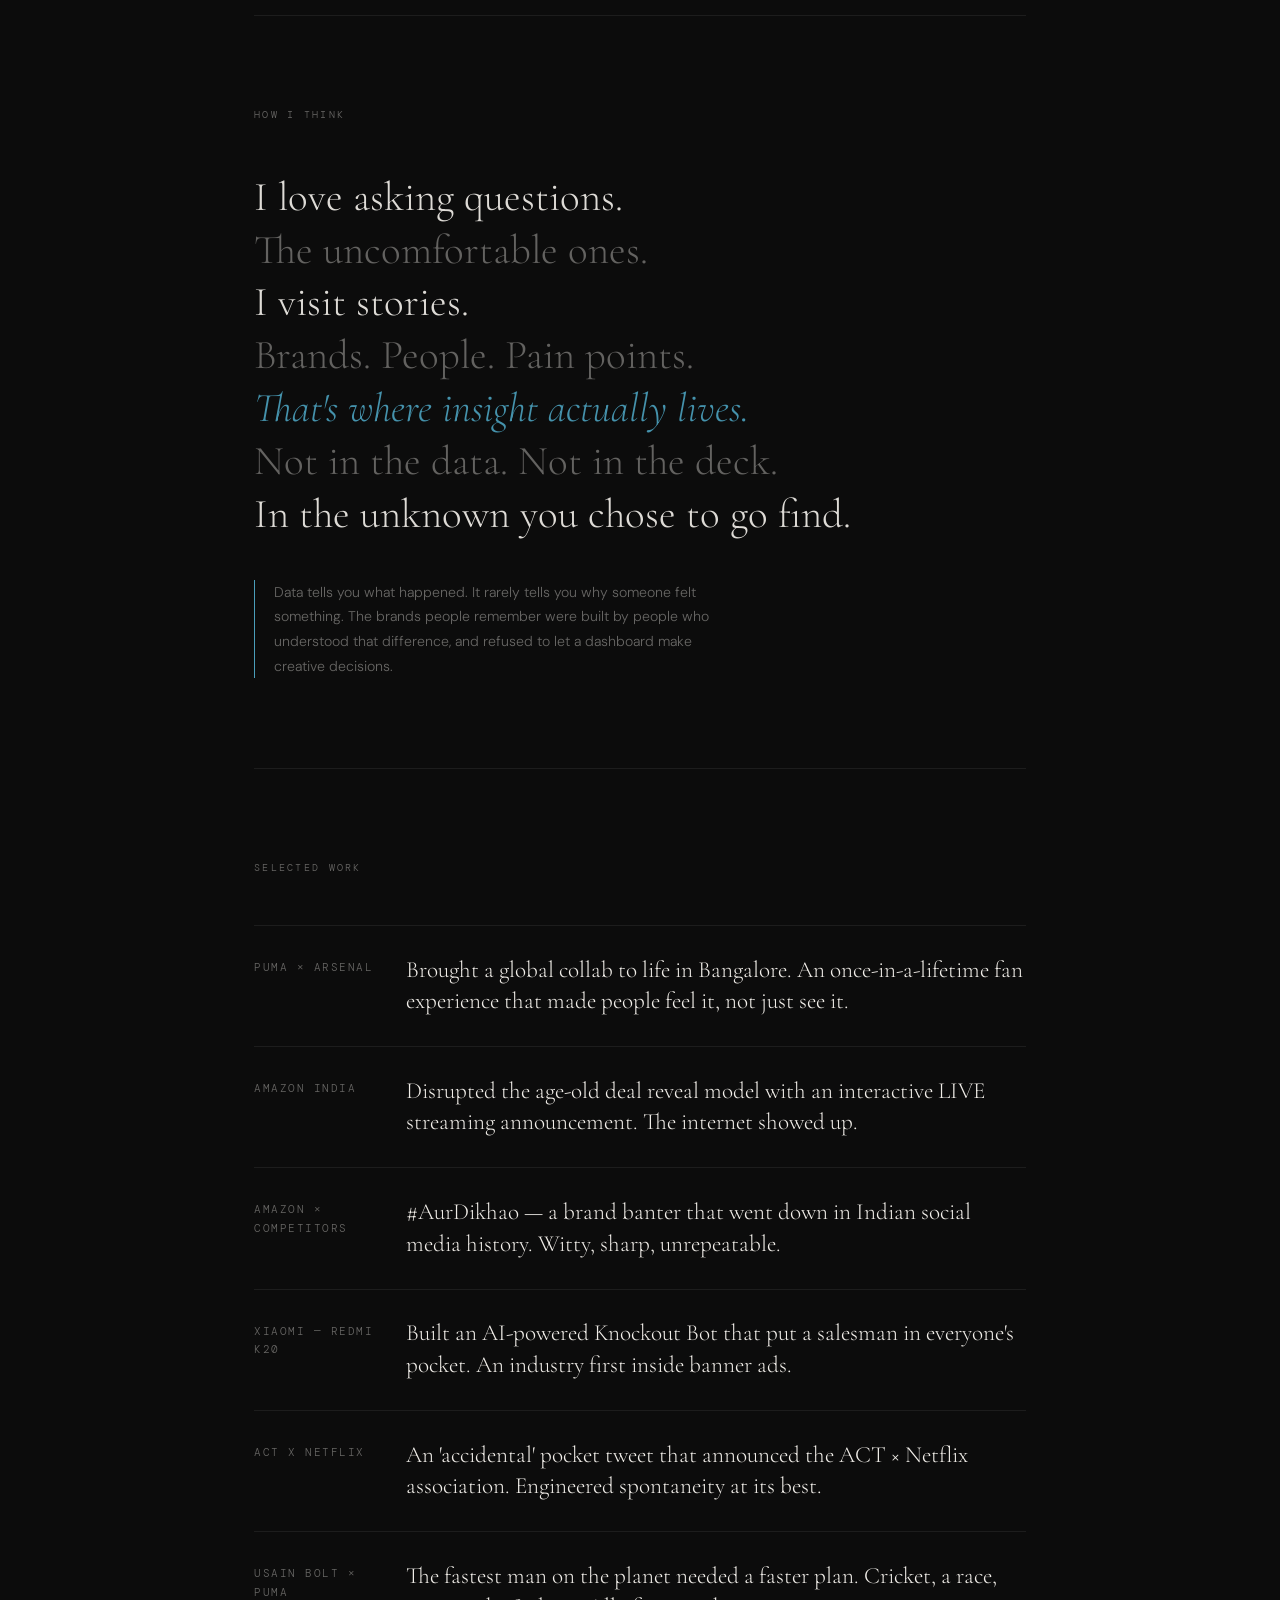
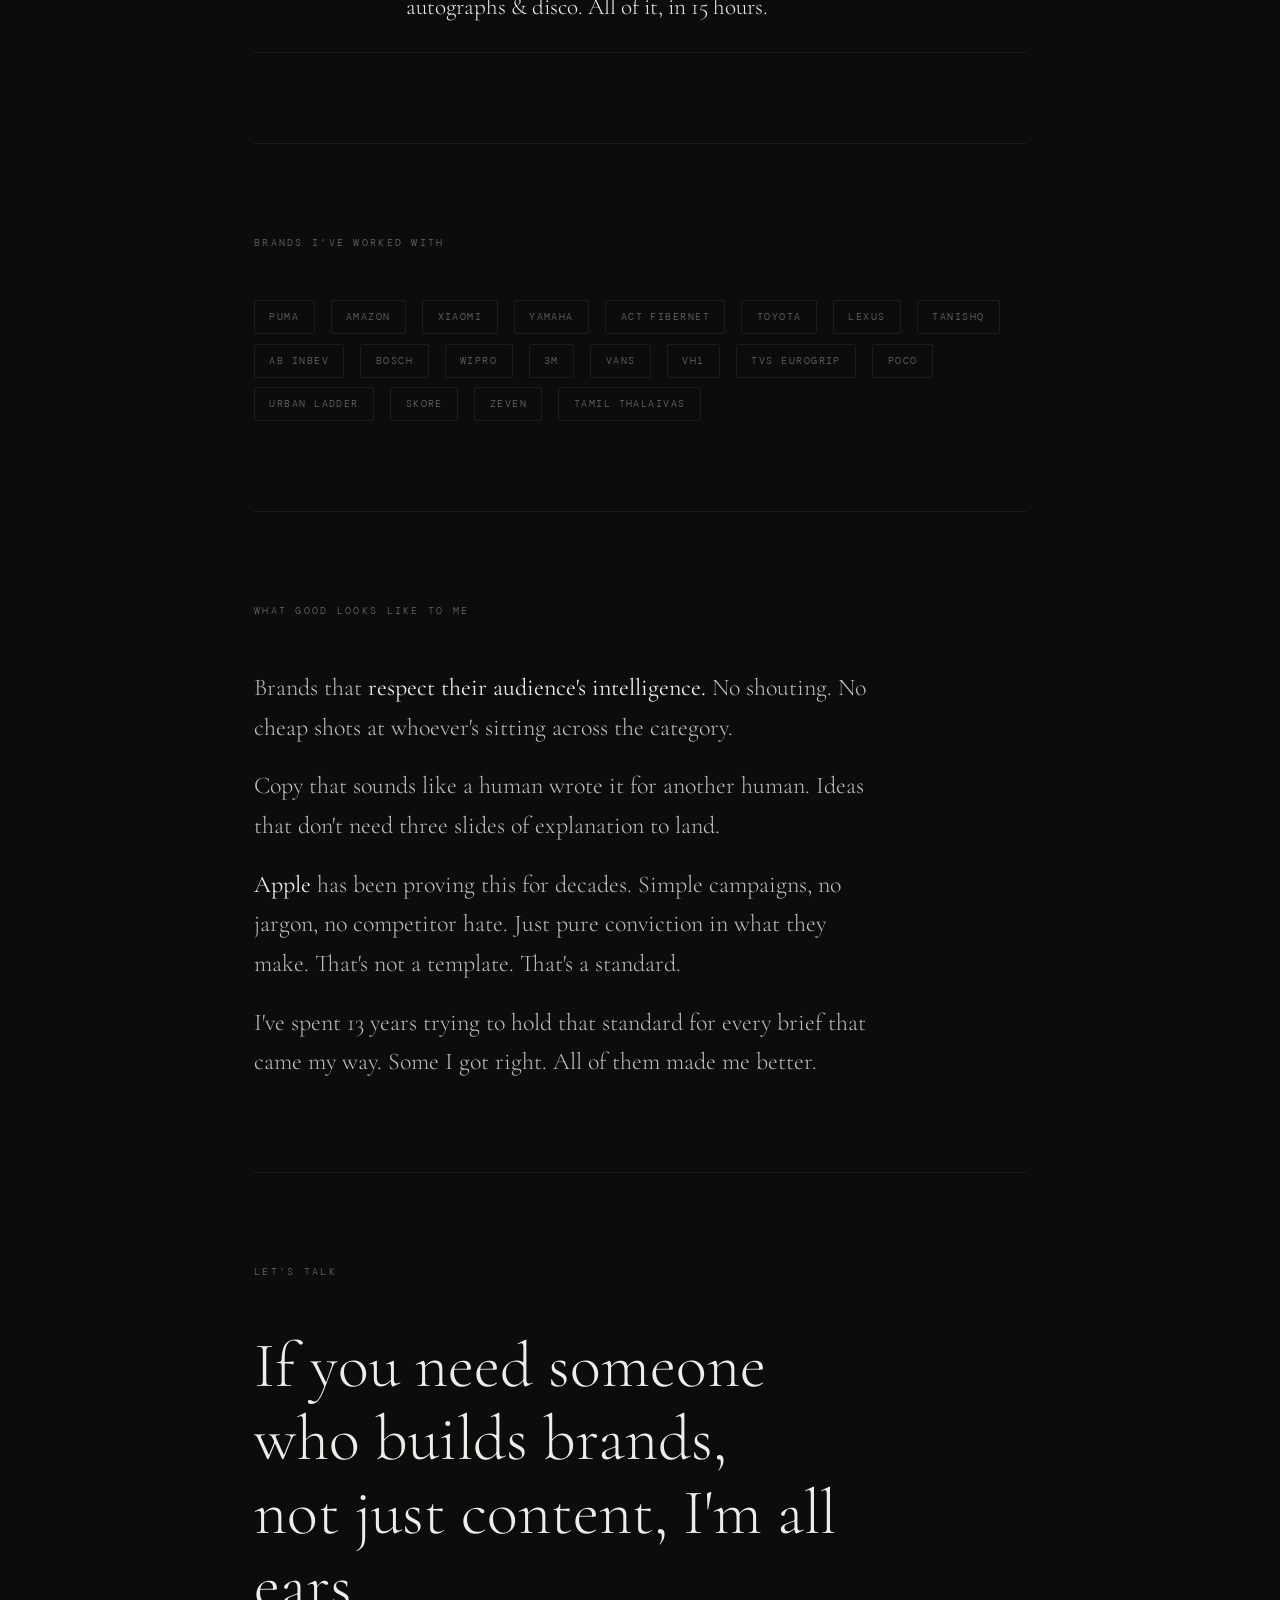
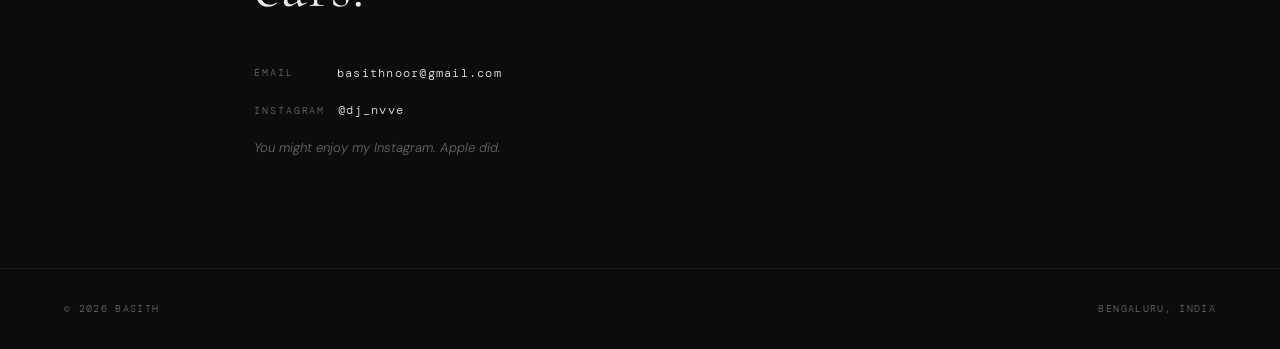
==== commit 1b24f2b1: "Update index.html" ====
--- a/index.html
+++ b/index.html
@@ -604,7 +604,7 @@
       <p class="section-label">Let's talk</p>
       <h2 class="contact-headline reveal">
         If you need someone who builds brands,<br>
-        not just content — you know where to find me.
+        not just content, I'm all ears.
       </h2>
       <div class="contact-links reveal">
         <a class="contact-link" href="mailto:basithnoor@gmail.com">
@@ -617,7 +617,7 @@
         </a>
       </div>
       <p class="instagram-note reveal">
-        You can find me on Instagram. Apple did.
+        You might enjoy my Instagram. Apple did.
       </p>
     </section>
   </div>
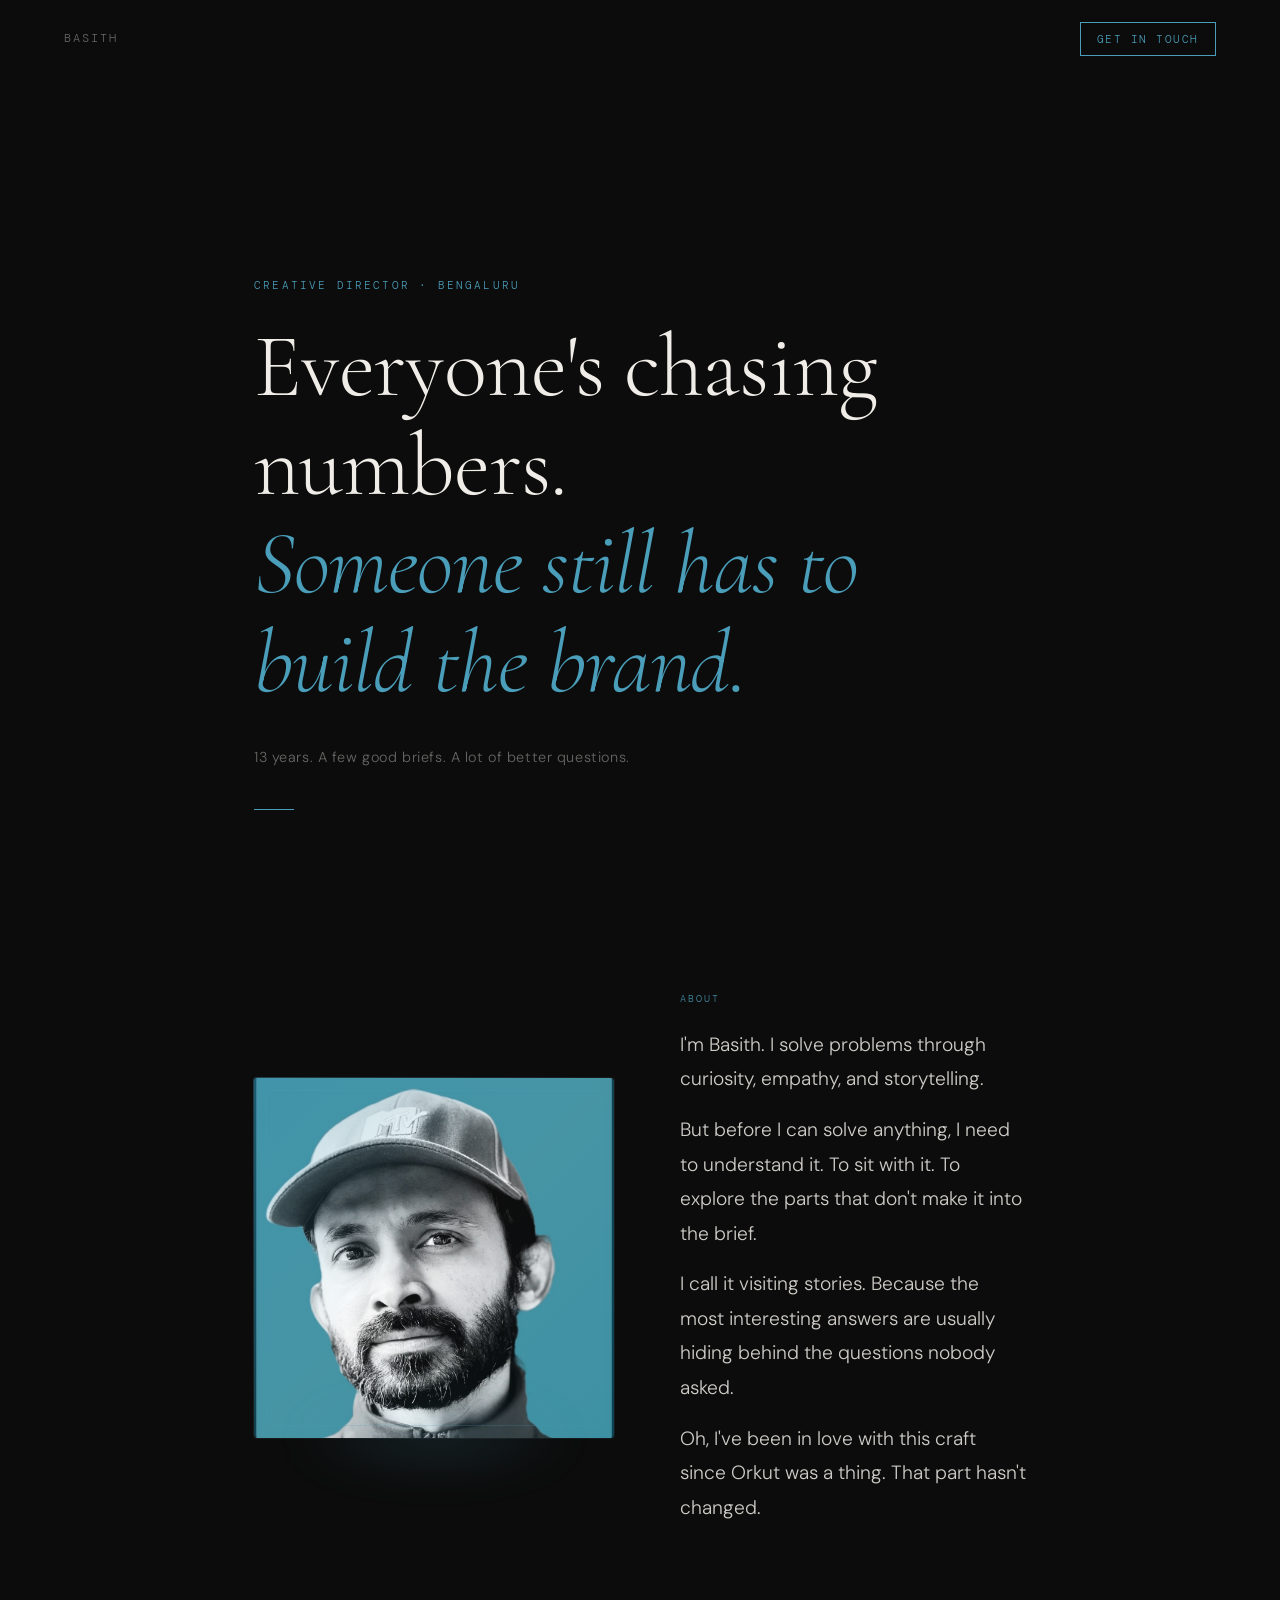
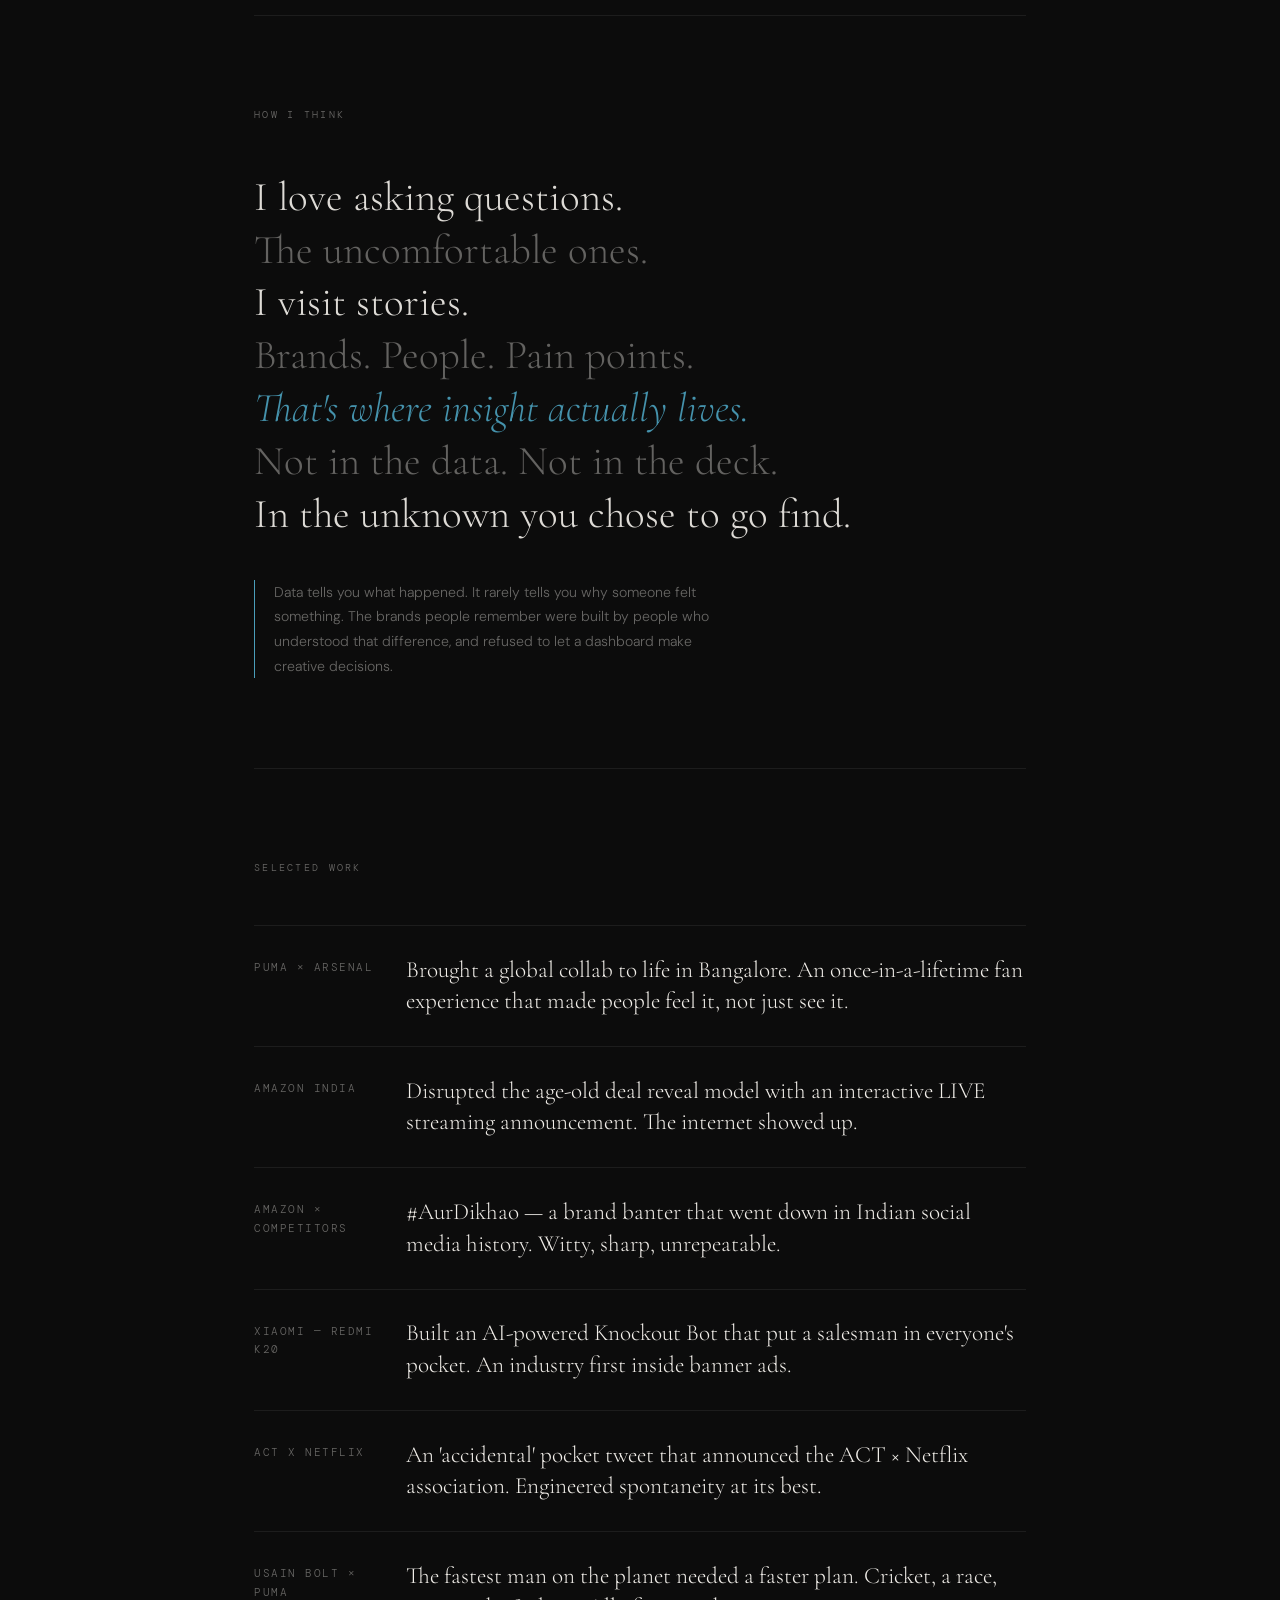
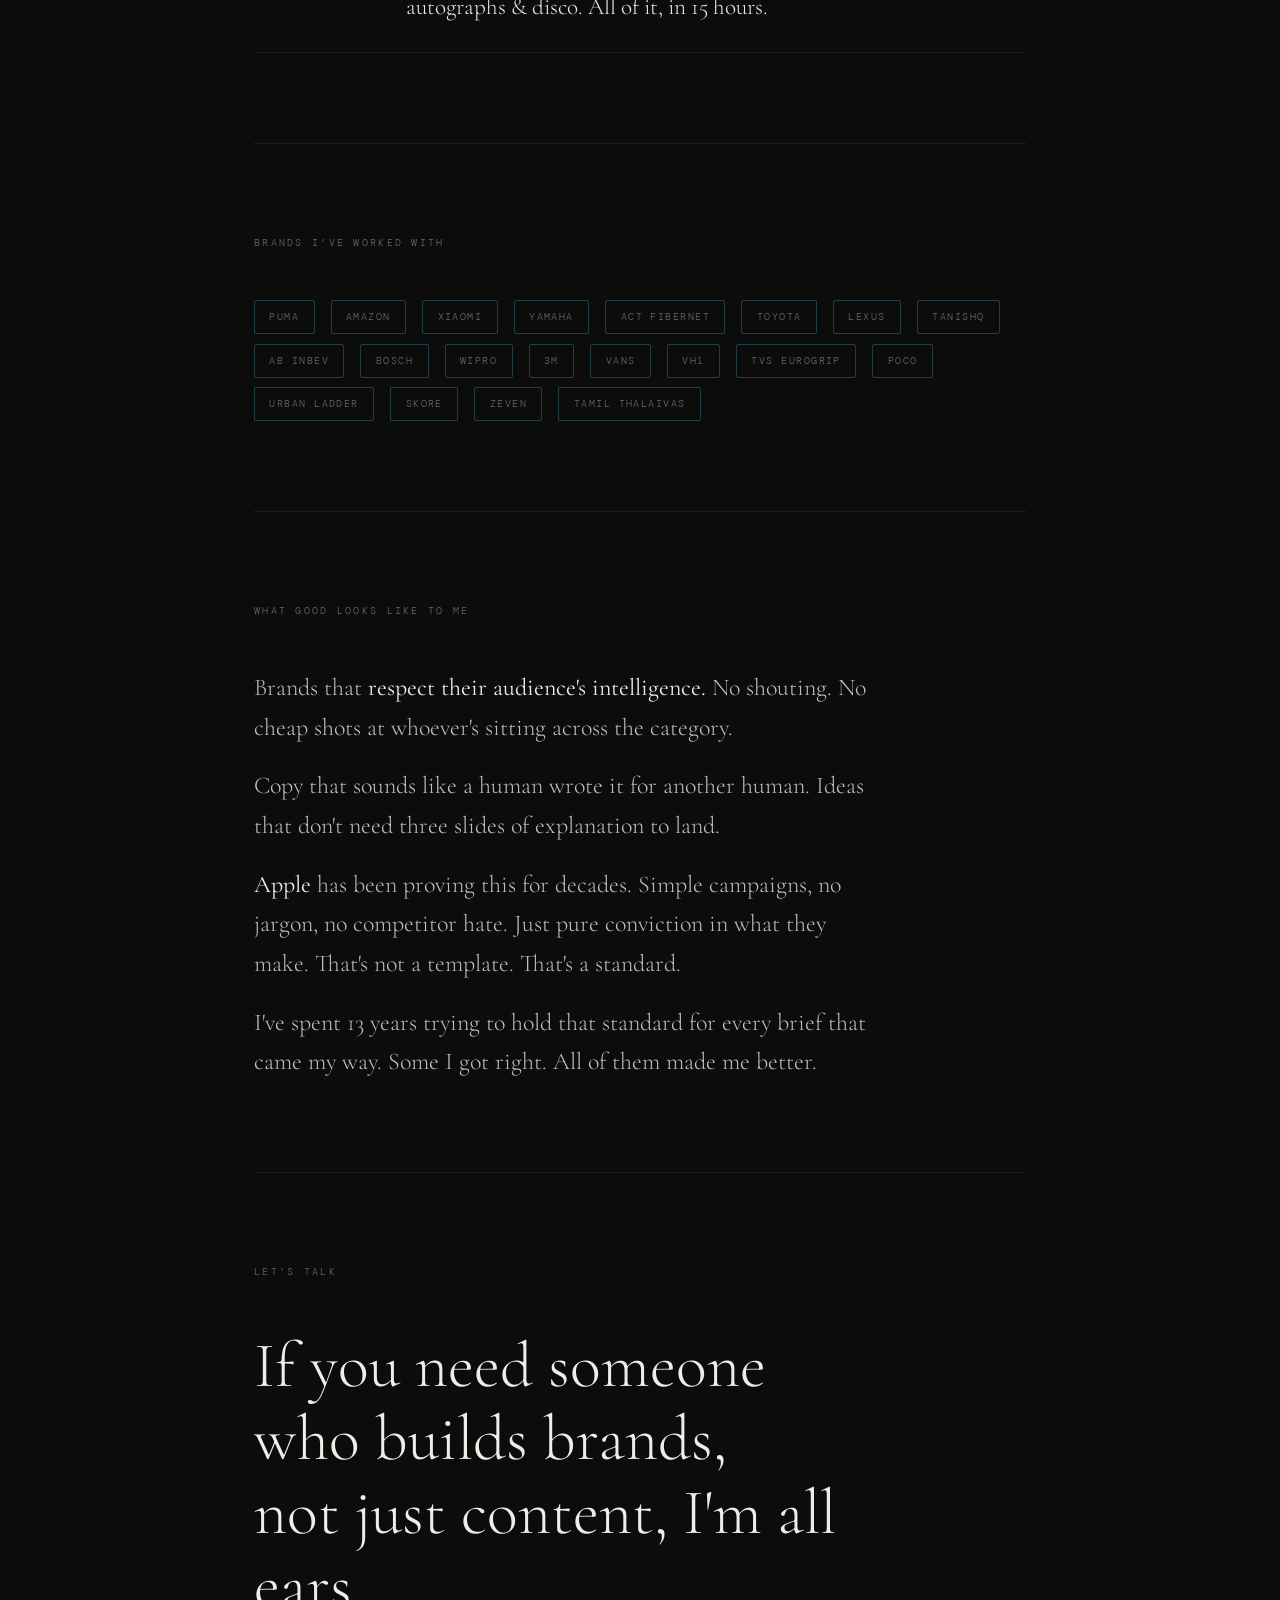
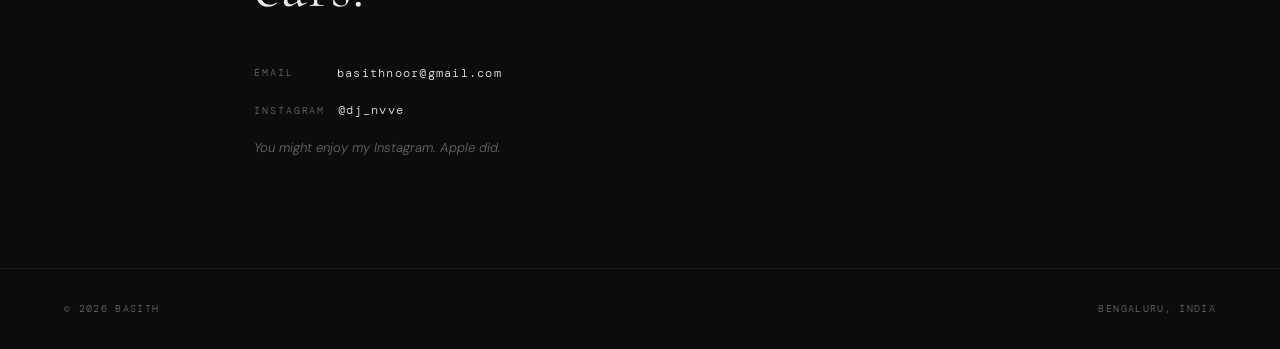
==== commit 7b78dc68: "Update index.html" ====
--- a/index.html
+++ b/index.html
@@ -306,7 +306,7 @@
       letter-spacing: 0.14em;
       text-transform: uppercase;
       color: var(--muted);
-      border: 1px solid var(--rule);
+      border: 1px solid rgba(74,158,186,0.35); 
       padding: 0.45rem 0.9rem;
       border-radius: 2px;
       transition: color 0.2s, border-color 0.2s;
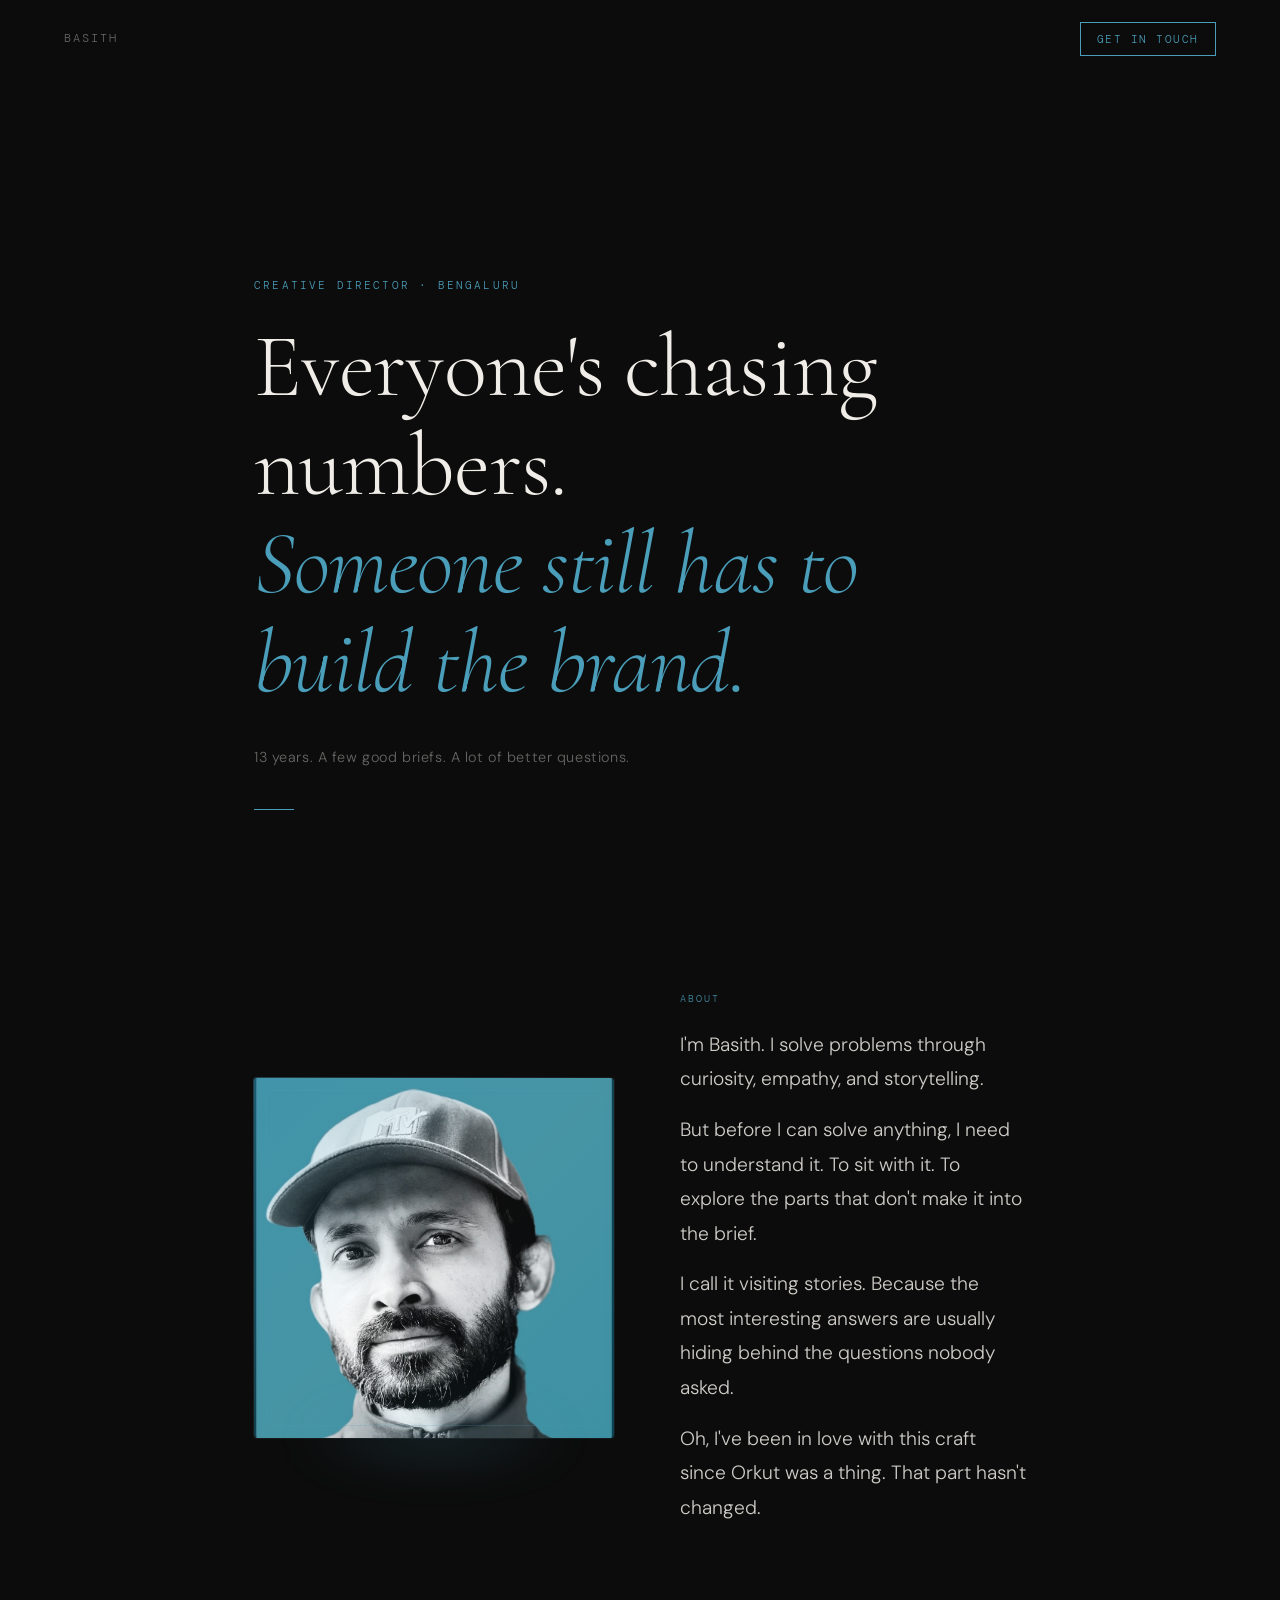
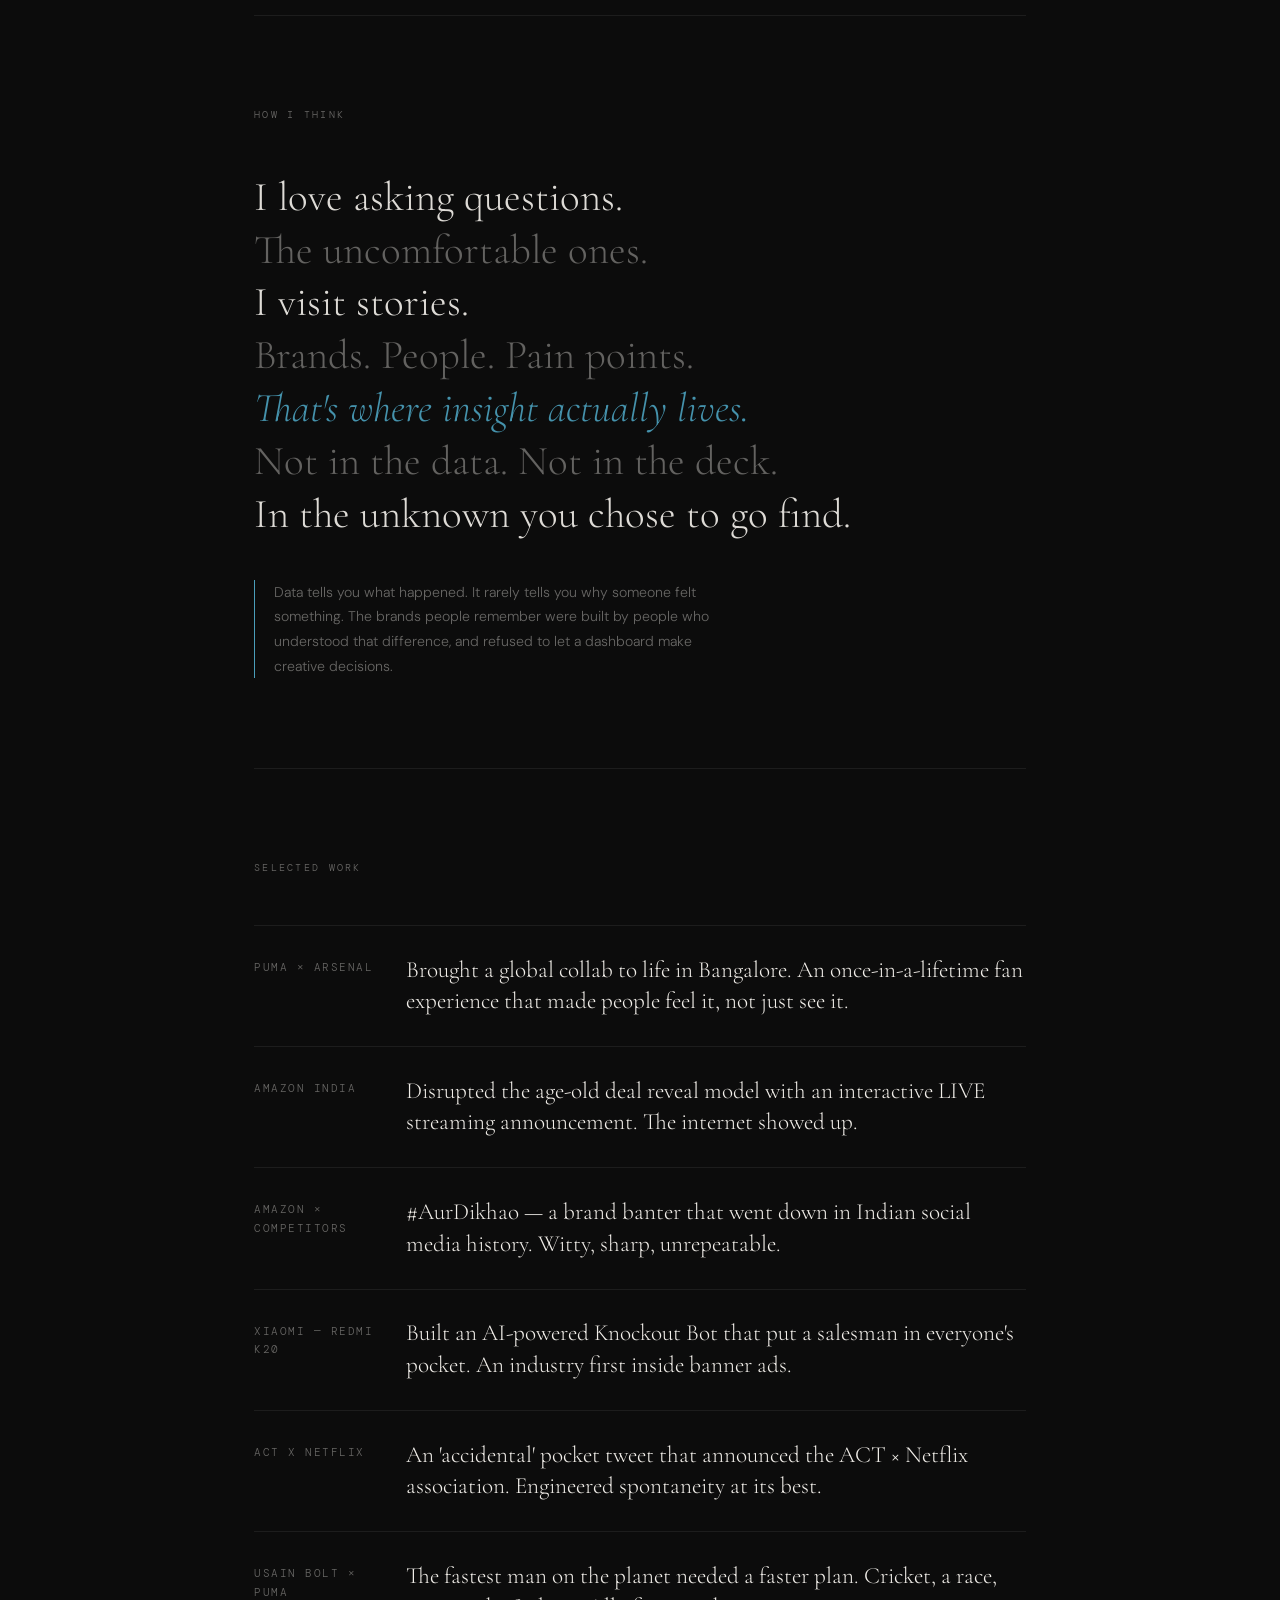
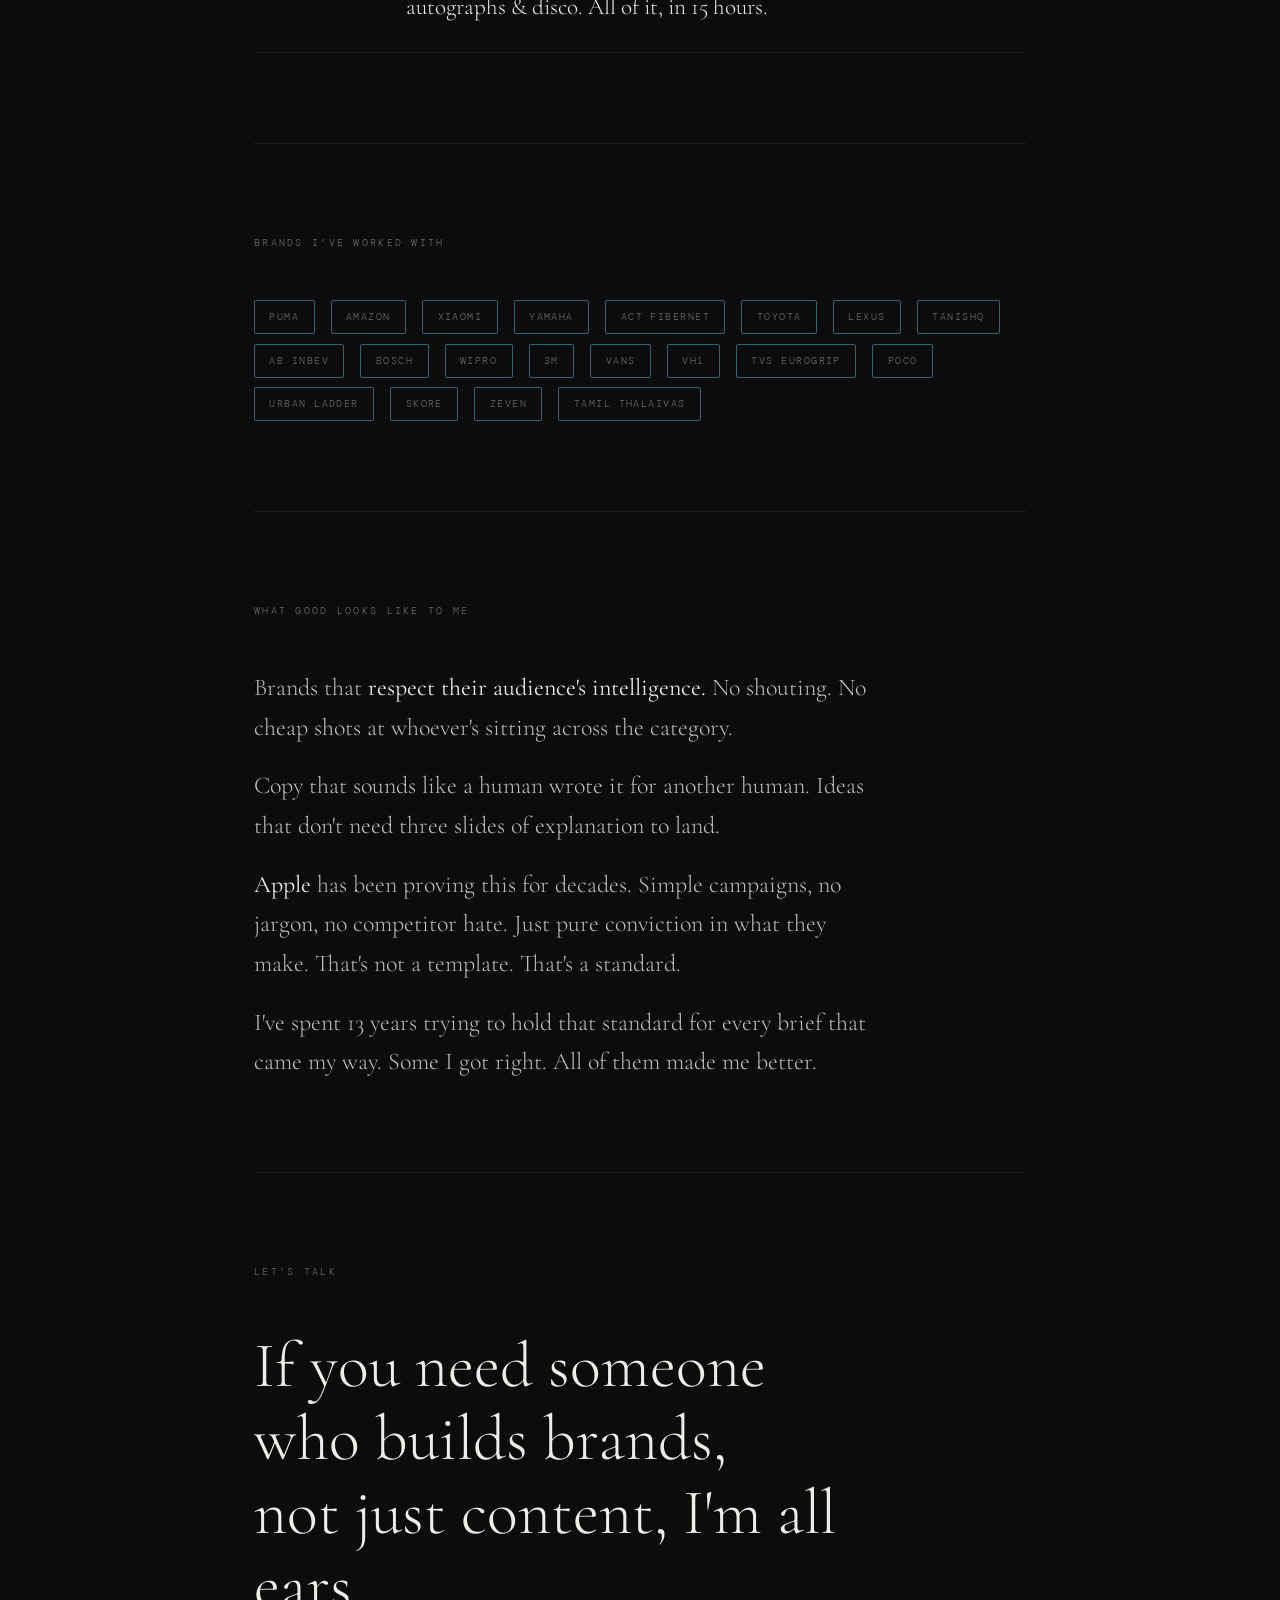
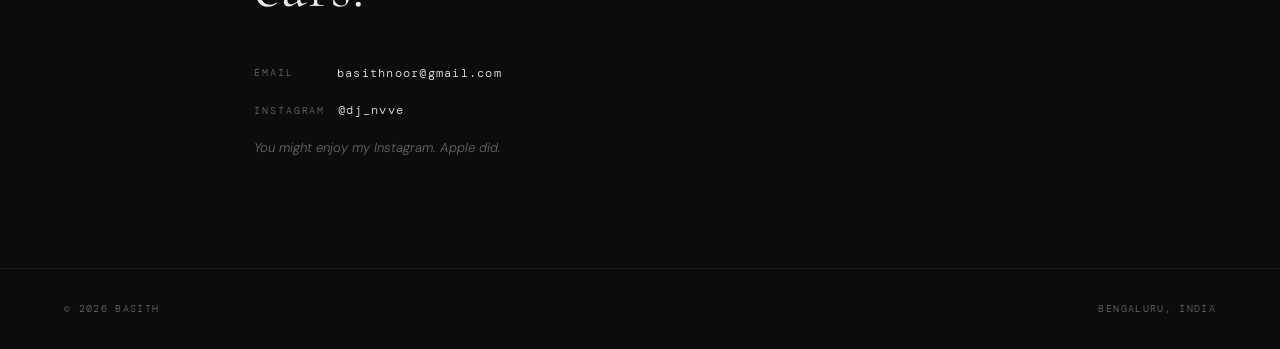
==== commit abca4e94: "Update index.html" ====
--- a/index.html
+++ b/index.html
@@ -306,7 +306,7 @@
       letter-spacing: 0.14em;
       text-transform: uppercase;
       color: var(--muted);
-      border: 1px solid rgba(74,158,186,0.35); 
+      border: 1px solid rgba(74,158,186,0.6); 
       padding: 0.45rem 0.9rem;
       border-radius: 2px;
       transition: color 0.2s, border-color 0.2s;
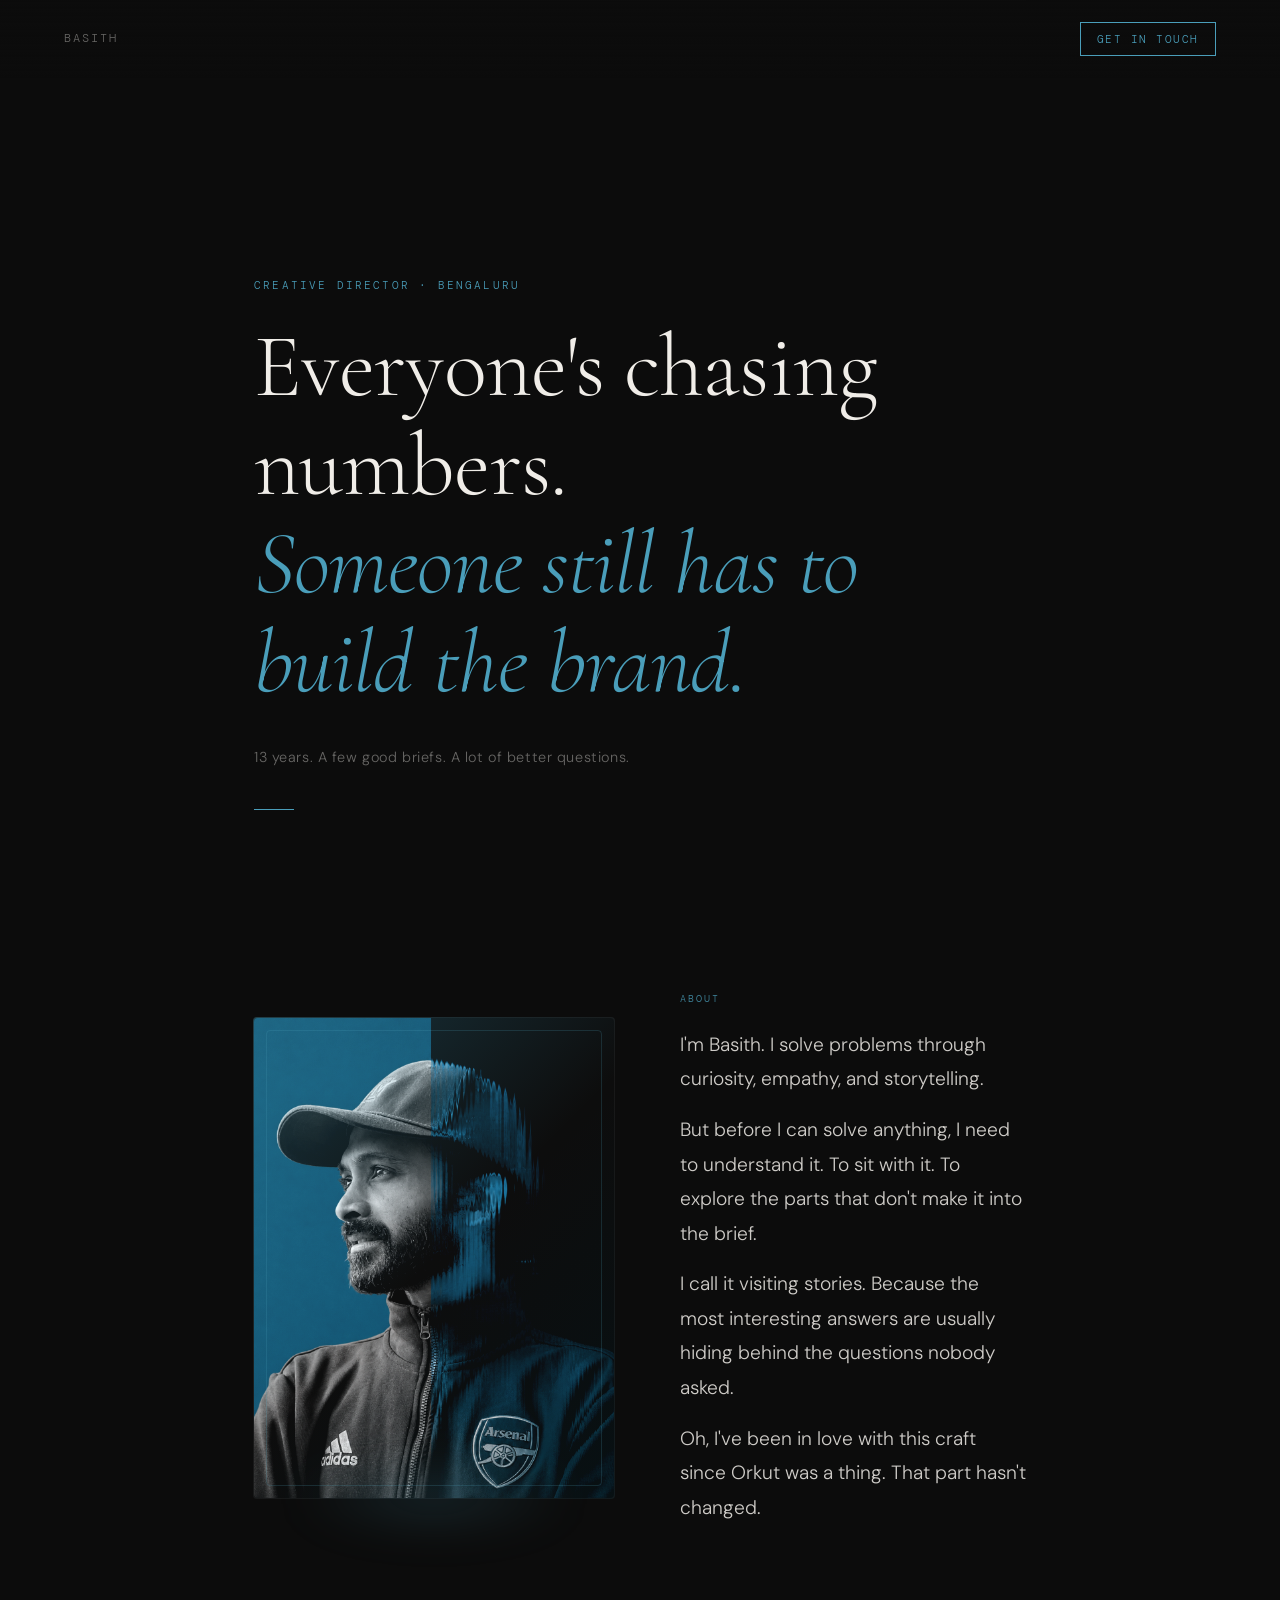
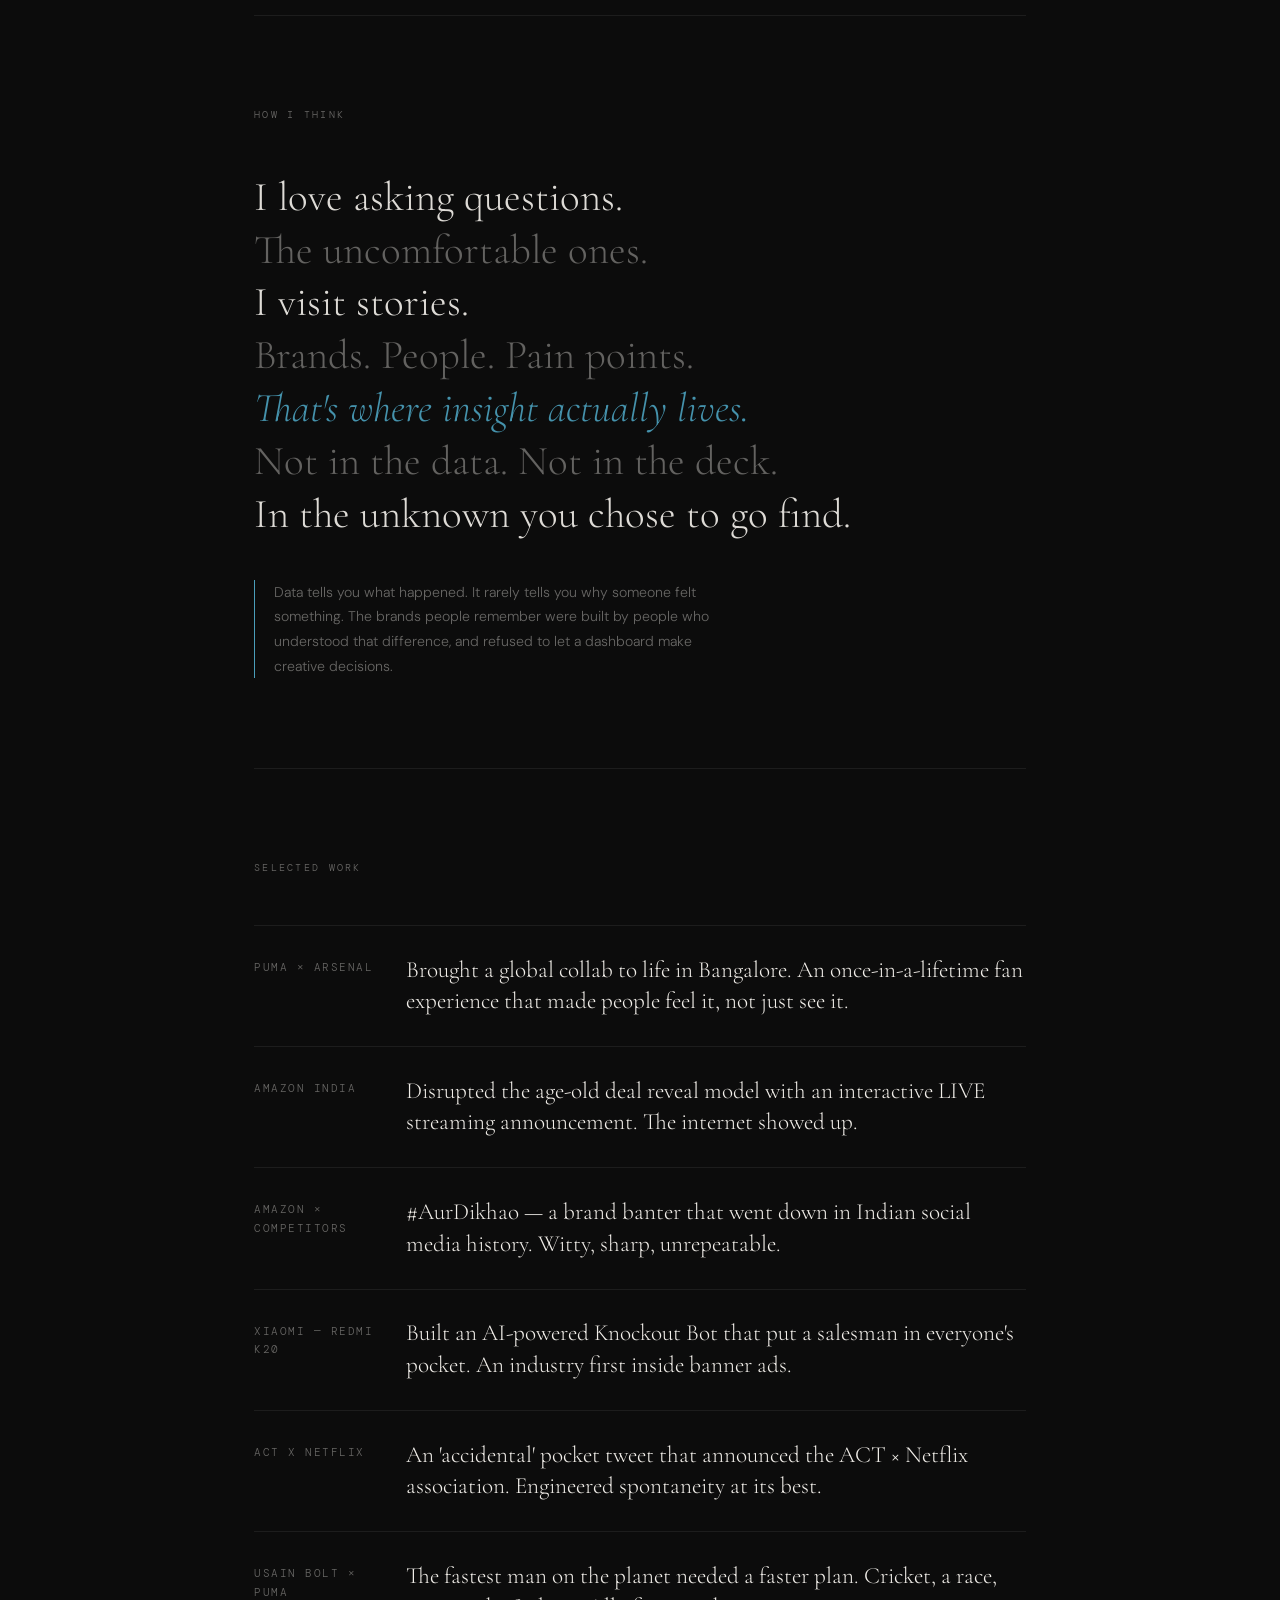
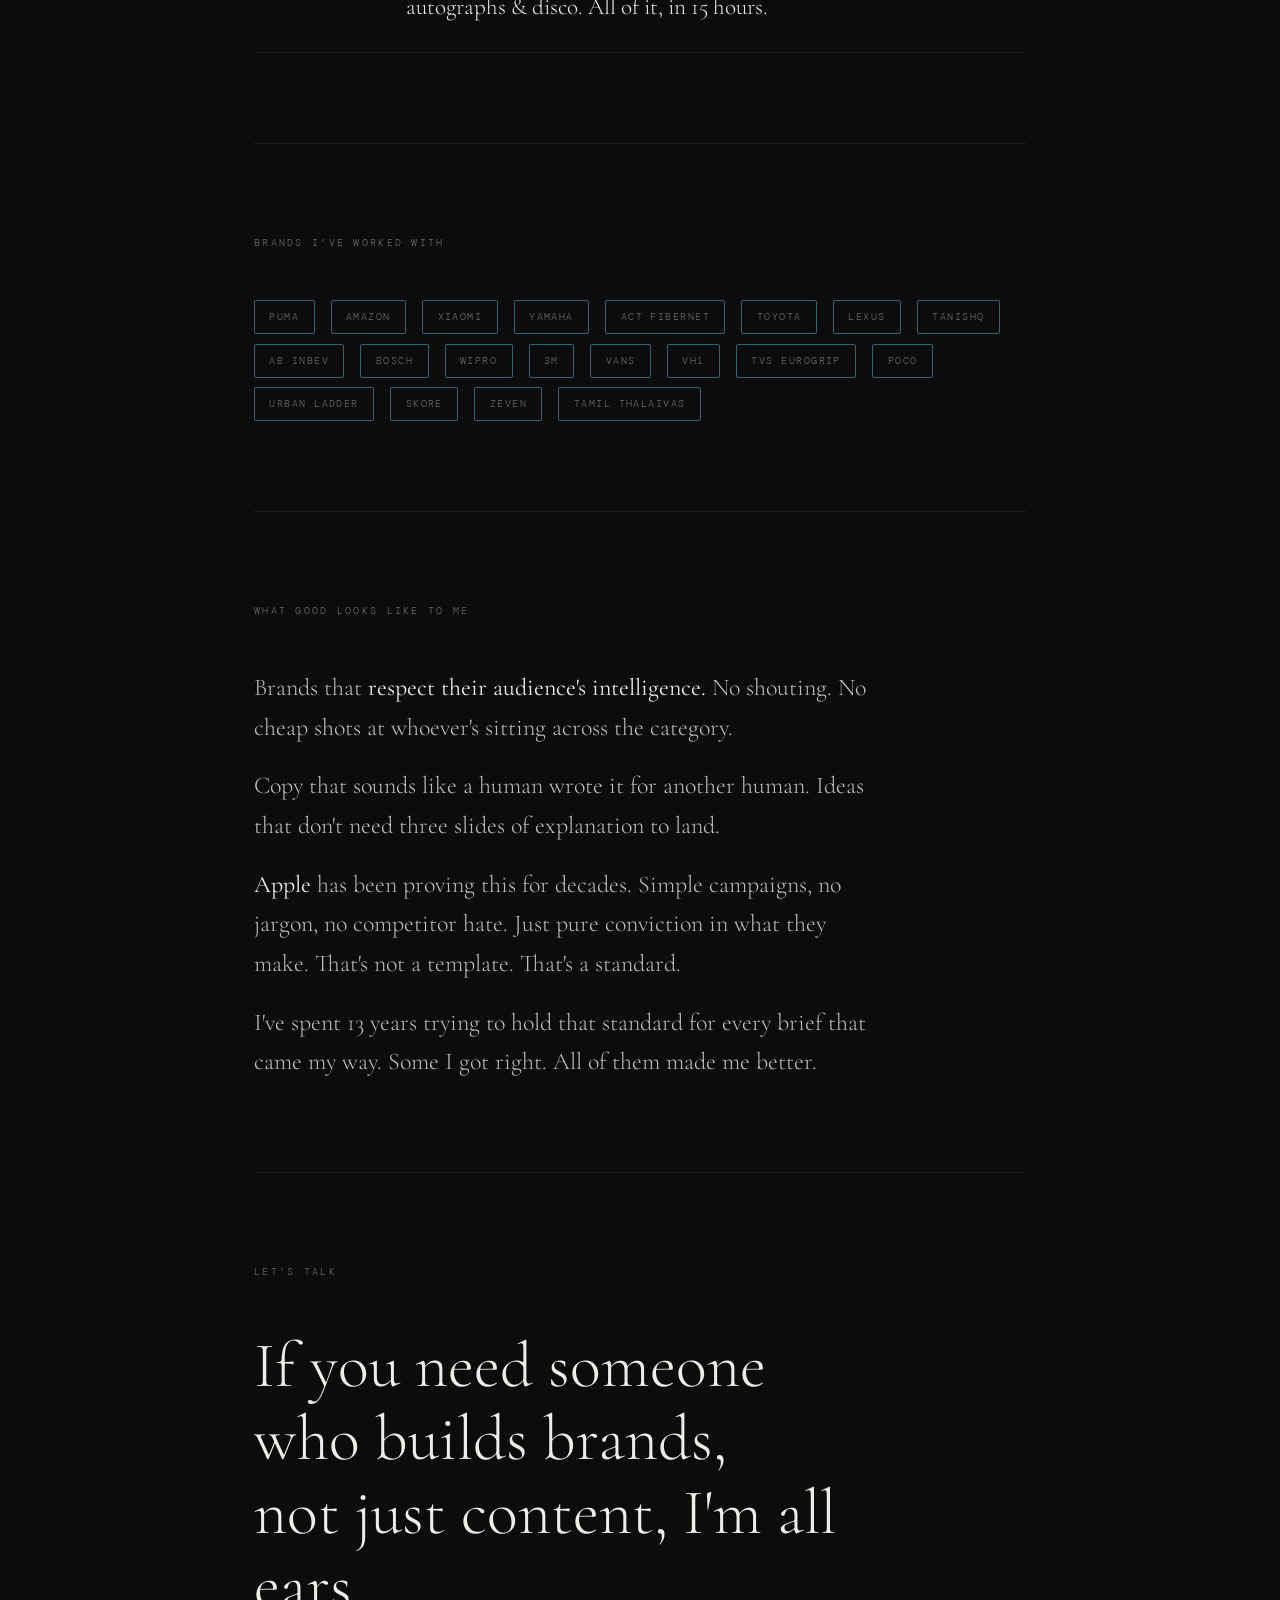
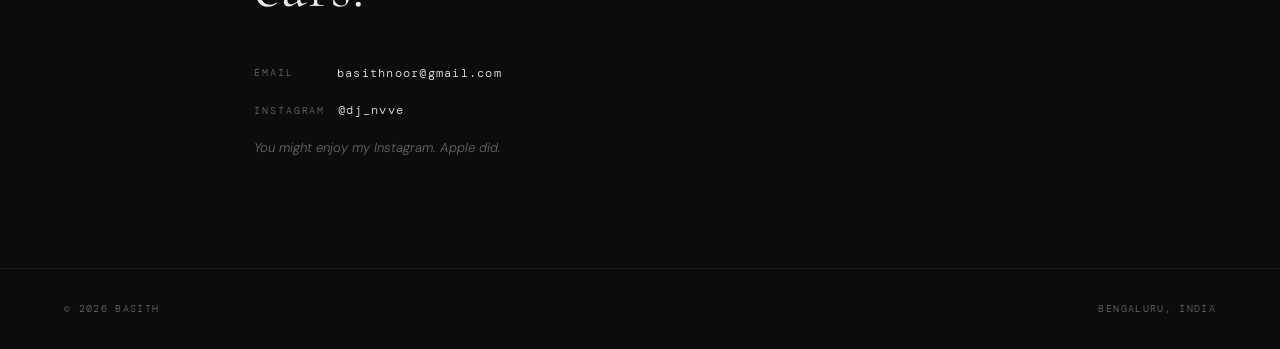
==== commit 9b794267: "Add files via upload" ====
--- a/index.html
+++ b/index.html
@@ -468,7 +468,7 @@
     <div id="photo-section">
       <div class="photo-grid reveal">
         <div class="glass-frame">
-          <img src="[data-uri]" alt="Basith" />
+          <img src="[data-uri]